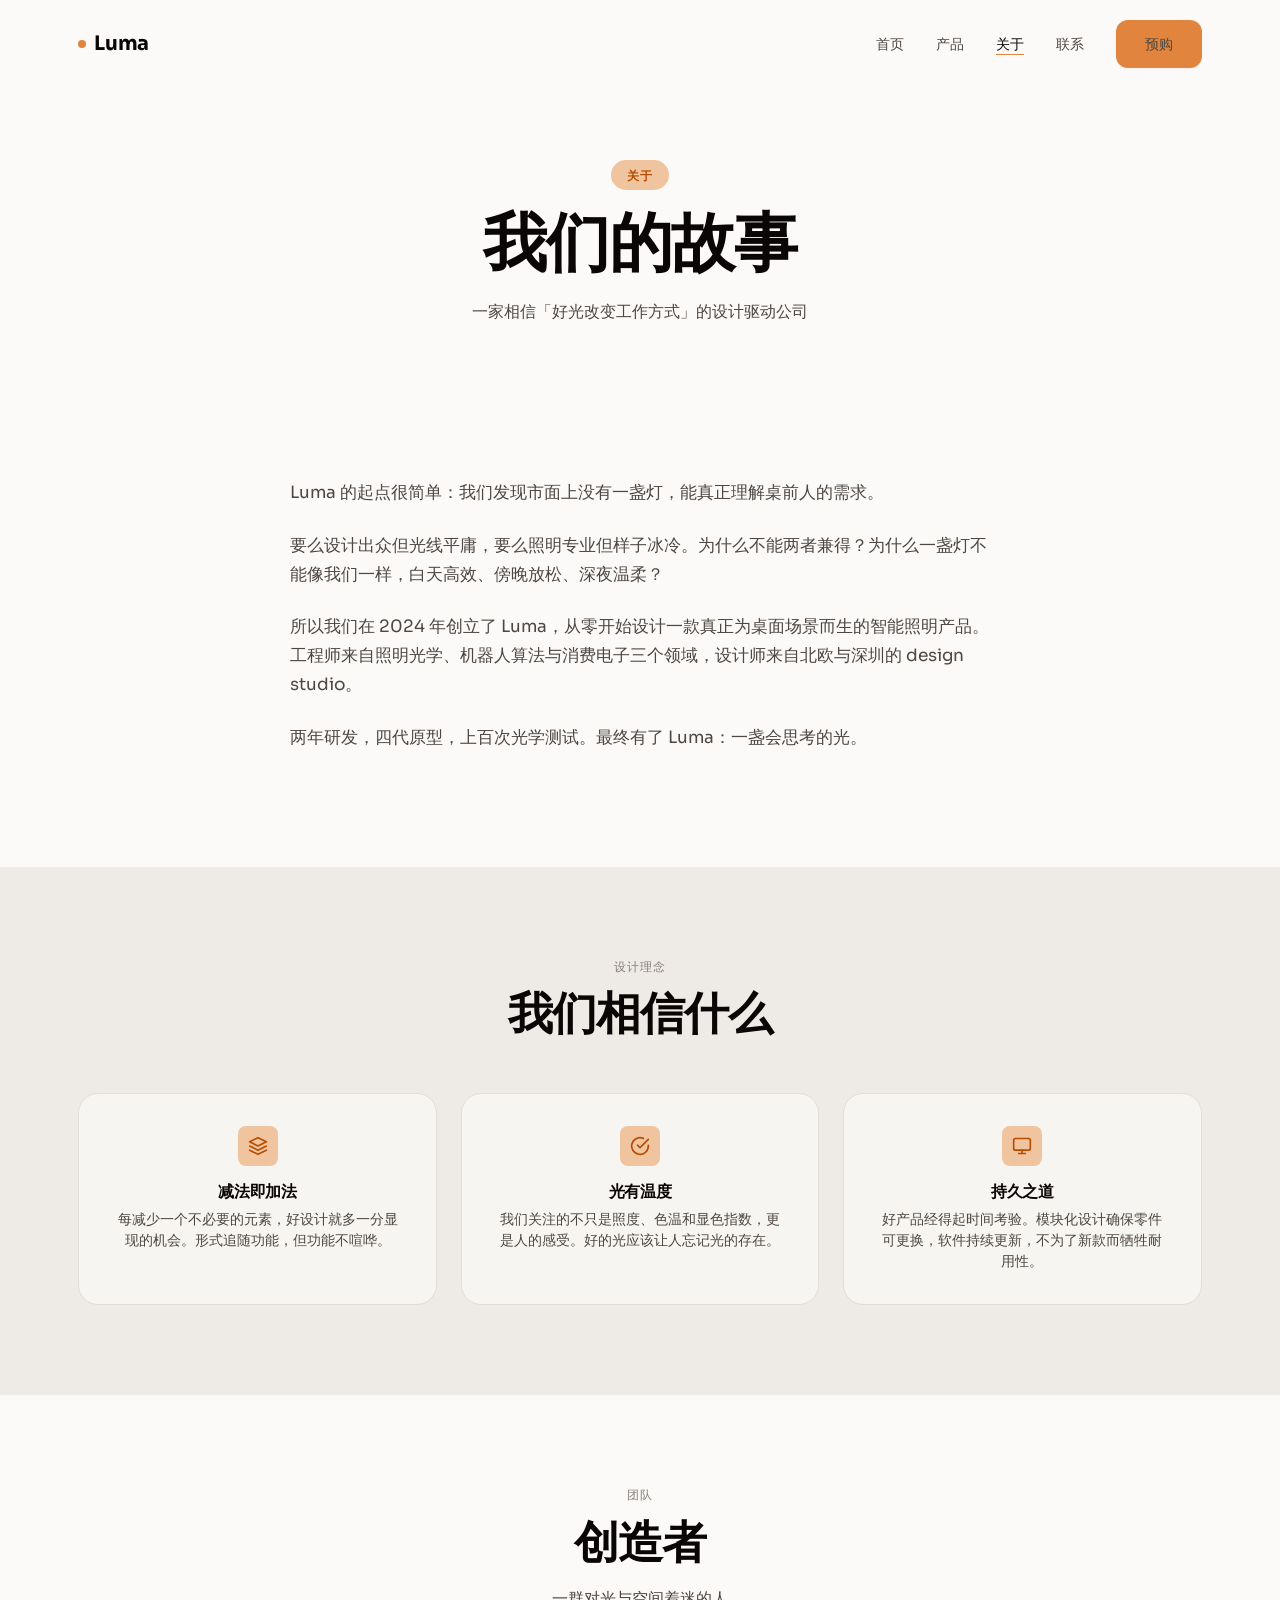
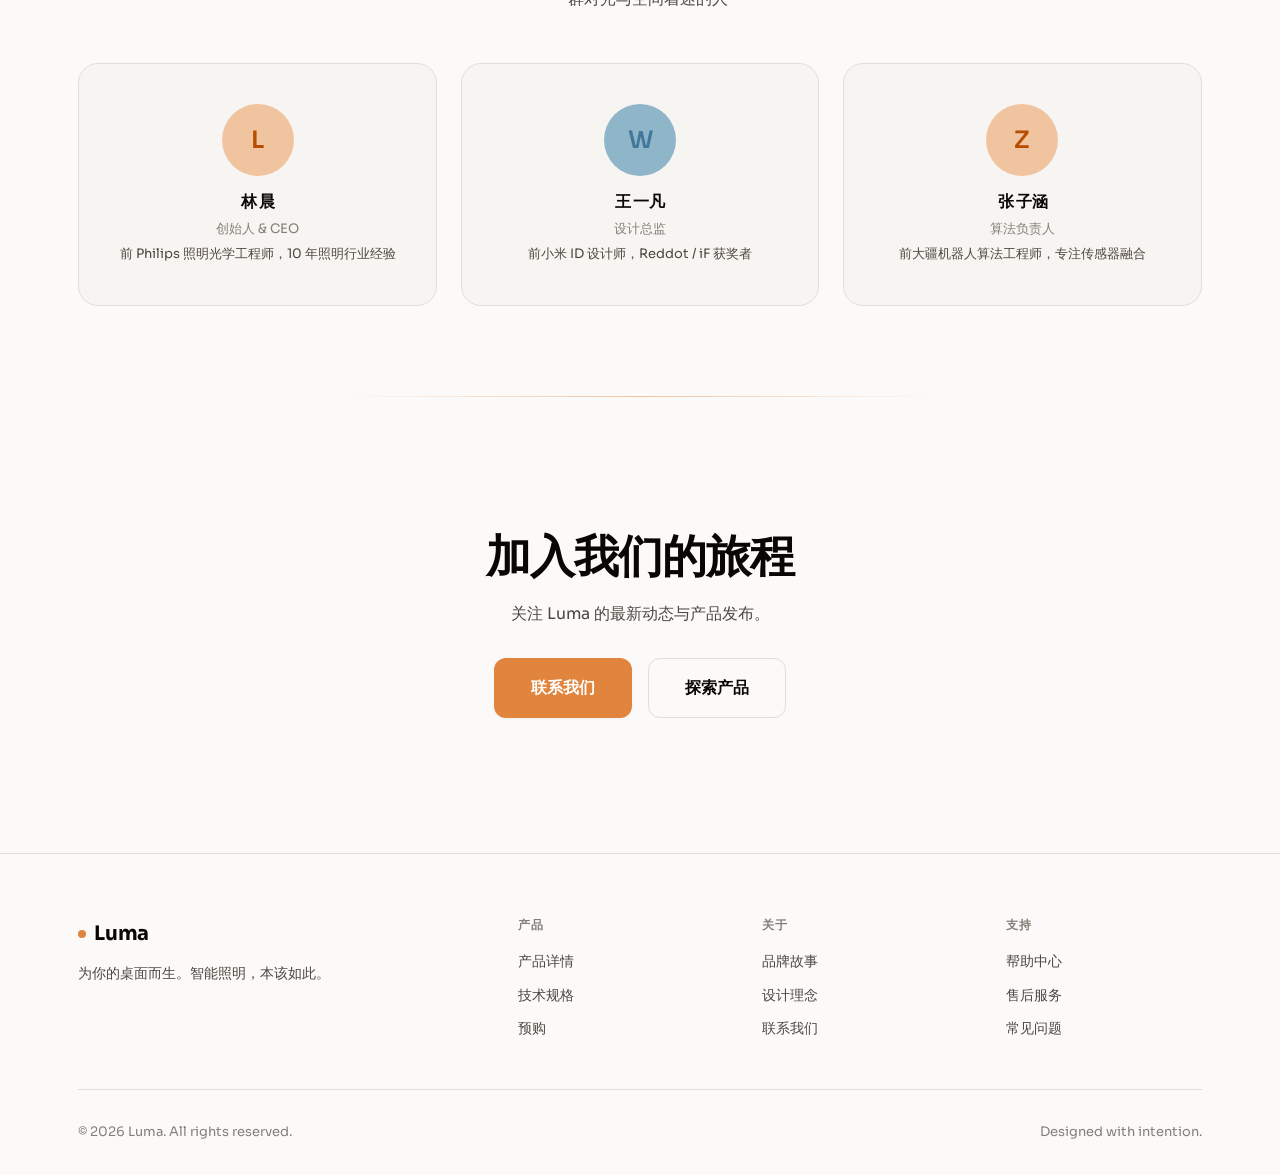
==== about.html @ 0641a7a2 "Initial commit: Luma product website" ====
<!DOCTYPE html>
<html lang="zh-CN">
<head>
  <meta charset="UTF-8">
  <meta name="viewport" content="width=device-width, initial-scale=1.0">
  <meta name="description" content="关于 Luma — 品牌故事、设计理念与核心价值。我们相信好的照明可以改变工作方式。">
  <title>关于 — Luma</title>
  <link rel="stylesheet" href="css/style.css">
  <link rel="icon" type="image/svg+xml" href="data:image/svg+xml,%3Csvg xmlns='http://www.w3.org/2000/svg' viewBox='0 0 32 32'%3E%3Ccircle cx='16' cy='16' r='14' fill='oklch(0.7 0.14 55)'/%3E%3C/svg%3E">
</head>
<body>

<!-- ==================== Navigation ==================== -->
<nav class="nav" role="navigation" aria-label="主导航">
  <div class="container">
    <a href="index.html" class="nav-logo">
      <span class="nav-logo-dot"></span>
      Luma
    </a>
    <button class="nav-toggle" aria-label="打开菜单" aria-expanded="false">
      <svg viewBox="0 0 24 24" fill="none" stroke="currentColor" stroke-width="2">
        <path d="M3 6h18M3 12h18M3 18h18"/>
      </svg>
    </button>
    <ul class="nav-links">
      <li><a href="index.html">首页</a></li>
      <li><a href="product.html">产品</a></li>
      <li><a href="about.html">关于</a></li>
      <li><a href="contact.html">联系</a></li>
      <li><a href="contact.html" class="btn btn-primary">预购</a></li>
    </ul>
  </div>
</nav>

<!-- ==================== Page Hero ==================== -->
<section class="page-hero">
  <div class="container">
    <span class="label reveal">关于</span>
    <h1 class="reveal reveal-delay-1">我们的故事</h1>
    <p class="reveal reveal-delay-2">一家相信「好光改变工作方式」的设计驱动公司</p>
  </div>
</section>

<!-- ==================== Story ==================== -->
<section class="section">
  <div class="container">
    <div class="about-content reveal">
      <p>
        Luma 的起点很简单：我们发现市面上没有一盏灯，能真正理解桌前人的需求。
      </p>
      <p>
        要么设计出众但光线平庸，要么照明专业但样子冰冷。为什么不能两者兼得？为什么一盏灯不能像我们一样，白天高效、傍晚放松、深夜温柔？
      </p>
      <p>
        所以我们在 2024 年创立了 Luma，从零开始设计一款真正为桌面场景而生的智能照明产品。工程师来自照明光学、机器人算法与消费电子三个领域，设计师来自北欧与深圳的 design studio。
      </p>
      <p>
        两年研发，四代原型，上百次光学测试。最终有了 Luma：一盏会思考的光。
      </p>
    </div>
  </div>
</section>

<!-- ==================== Values ==================== -->
<section class="section section-alt" id="values">
  <div class="container">
    <div class="section-title reveal">
      <span class="label">设计理念</span>
      <h2>我们相信什么</h2>
    </div>
    <div class="values-grid reveal">
      <div class="value-item">
        <div class="feature-card-icon" style="margin: 0 auto 1rem;">
          <svg viewBox="0 0 24 24" fill="none" stroke="currentColor" stroke-width="2" stroke-linecap="round" stroke-linejoin="round">
            <path d="M12 2L2 7l10 5 10-5-10-5z"/>
            <path d="M2 17l10 5 10-5"/>
            <path d="M2 12l10 5 10-5"/>
          </svg>
        </div>
        <h4>减法即加法</h4>
        <p>每减少一个不必要的元素，好设计就多一分显现的机会。形式追随功能，但功能不喧哗。</p>
      </div>
      <div class="value-item">
        <div class="feature-card-icon" style="margin: 0 auto 1rem;">
          <svg viewBox="0 0 24 24" fill="none" stroke="currentColor" stroke-width="2" stroke-linecap="round" stroke-linejoin="round">
            <path d="M22 11.08V12a10 10 0 11-5.93-9.14"/>
            <polyline points="22 4 12 14.01 9 11.01"/>
          </svg>
        </div>
        <h4>光有温度</h4>
        <p>我们关注的不只是照度、色温和显色指数，更是人的感受。好的光应该让人忘记光的存在。</p>
      </div>
      <div class="value-item">
        <div class="feature-card-icon" style="margin: 0 auto 1rem;">
          <svg viewBox="0 0 24 24" fill="none" stroke="currentColor" stroke-width="2" stroke-linecap="round" stroke-linejoin="round">
            <rect x="2" y="3" width="20" height="14" rx="2" ry="2"/>
            <line x1="8" y1="21" x2="16" y2="21"/>
            <line x1="12" y1="17" x2="12" y2="21"/>
          </svg>
        </div>
        <h4>持久之道</h4>
        <p>好产品经得起时间考验。模块化设计确保零件可更换，软件持续更新，不为了新款而牺牲耐用性。</p>
      </div>
    </div>
  </div>
</section>

<!-- ==================== Team ==================== -->
<section class="section">
  <div class="container">
    <div class="section-title reveal">
      <span class="label">团队</span>
      <h2>创造者</h2>
      <p>一群对光与空间着迷的人</p>
    </div>
    <div class="feature-grid reveal">
      <div class="feature-card" style="text-align:center;">
        <div style="width:72px;height:72px;border-radius:50%;background:var(--accent-soft);margin:0 auto 1rem;display:flex;align-items:center;justify-content:center;font-size:1.5rem;font-weight:600;color:var(--accent-deep);">L</div>
        <h3 style="font-size:1rem;">林 晨</h3>
        <p style="font-size:0.8125rem;color:var(--text-tertiary);margin-bottom:0.25rem;">创始人 & CEO</p>
        <p style="font-size:0.8125rem;color:var(--text-secondary);">前 Philips 照明光学工程师，10 年照明行业经验</p>
      </div>
      <div class="feature-card" style="text-align:center;">
        <div style="width:72px;height:72px;border-radius:50%;background:var(--cool-soft);margin:0 auto 1rem;display:flex;align-items:center;justify-content:center;font-size:1.5rem;font-weight:600;color:var(--cool);">W</div>
        <h3 style="font-size:1rem;">王 一凡</h3>
        <p style="font-size:0.8125rem;color:var(--text-tertiary);margin-bottom:0.25rem;">设计总监</p>
        <p style="font-size:0.8125rem;color:var(--text-secondary);">前小米 ID 设计师，Reddot / iF 获奖者</p>
      </div>
      <div class="feature-card" style="text-align:center;">
        <div style="width:72px;height:72px;border-radius:50%;background:var(--accent-soft);margin:0 auto 1rem;display:flex;align-items:center;justify-content:center;font-size:1.5rem;font-weight:600;color:var(--accent-deep);">Z</div>
        <h3 style="font-size:1rem;">张 子涵</h3>
        <p style="font-size:0.8125rem;color:var(--text-tertiary);margin-bottom:0.25rem;">算法负责人</p>
        <p style="font-size:0.8125rem;color:var(--text-secondary);">前大疆机器人算法工程师，专注传感器融合</p>
      </div>
    </div>
  </div>
</section>

<!-- ==================== CTA ==================== -->
<section class="cta-section reveal">
  <div class="container">
    <h2>加入我们的旅程</h2>
    <p>关注 Luma 的最新动态与产品发布。</p>
    <div class="cta-actions">
      <a href="contact.html" class="btn btn-primary btn-lg">联系我们</a>
      <a href="product.html" class="btn btn-secondary btn-lg">探索产品</a>
    </div>
  </div>
</section>

<!-- ==================== Footer ==================== -->
<footer class="footer">
  <div class="container">
    <div class="footer-grid">
      <div class="footer-brand">
        <a href="index.html" class="nav-logo">
          <span class="nav-logo-dot"></span>
          Luma
        </a>
        <p>为你的桌面而生。智能照明，本该如此。</p>
      </div>
      <div class="footer-col">
        <h4>产品</h4>
        <ul>
          <li><a href="product.html">产品详情</a></li>
          <li><a href="product.html#specs">技术规格</a></li>
          <li><a href="contact.html">预购</a></li>
        </ul>
      </div>
      <div class="footer-col">
        <h4>关于</h4>
        <ul>
          <li><a href="about.html">品牌故事</a></li>
          <li><a href="about.html#values">设计理念</a></li>
          <li><a href="contact.html">联系我们</a></li>
        </ul>
      </div>
      <div class="footer-col">
        <h4>支持</h4>
        <ul>
          <li><a href="contact.html">帮助中心</a></li>
          <li><a href="contact.html">售后服务</a></li>
          <li><a href="contact.html">常见问题</a></li>
        </ul>
      </div>
    </div>
    <div class="footer-bottom">
      <span>&copy; 2026 Luma. All rights reserved.</span>
      <span>Designed with intention.</span>
    </div>
  </div>
</footer>

<script src="js/main.js"></script>
</body>
</html>
---- css/style.css ----
/* ============================================
   Luma Design System — CSS
   Geometric sans-serif, warm light theme
   ============================================ */

/* --- Fonts --- */
@import url('https://fonts.googleapis.com/css2?family=Sora:wght@300;400;500;600;700;800&display=swap');

/* --- Reset --- */
*, *::before, *::after {
  margin: 0;
  padding: 0;
  box-sizing: border-box;
}

/* --- Custom Properties --- */
:root {
  /* Colors (OKLCH) */
  --bg:          oklch(0.985 0.003 75);
  --surface:     oklch(0.97 0.006 78);
  --surface-alt: oklch(0.94 0.008 75);
  --text-primary:   oklch(0.13 0.01 50);
  --text-secondary: oklch(0.4 0.015 55);
  --text-tertiary:  oklch(0.6 0.01 60);
  --accent:       oklch(0.7 0.14 55);
  --accent-soft:  oklch(0.85 0.07 60);
  --accent-deep:  oklch(0.55 0.16 50);
  --cool:        oklch(0.55 0.08 240);
  --cool-soft:   oklch(0.75 0.05 230);
  --border: oklch(0.9 0.005 75);
  --glow:   oklch(0.85 0.12 55 / 0.15);

  /* Shadows */
  --shadow-sm: 0 1px 3px oklch(0 0 0 / 0.04);
  --shadow-md: 0 4px 12px oklch(0 0 0 / 0.06);
  --shadow-lg: 0 8px 30px oklch(0 0 0 / 0.08);
  --shadow-glow: 0 0 40px var(--glow);

  /* Typography */
  --font-primary: 'Sora', system-ui, -apple-system, sans-serif;
  --scale: 1.25;

  /* Spacing */
  --max-width: 1200px;
  --section-py: clamp(4rem, 10vh, 8rem);

  /* Radius */
  --radius-sm: 8px;
  --radius-md: 12px;
  --radius-lg: 20px;
  --radius-full: 999px;

  /* Transitions */
  --ease-out: cubic-bezier(0.16, 1, 0.3, 1);
  --ease-out-quint: cubic-bezier(0.22, 1, 0.36, 1);
  --duration-fast: 0.2s;
  --duration-normal: 0.4s;
  --duration-slow: 0.6s;
}

/* --- Base --- */
html {
  scroll-behavior: smooth;
  -webkit-font-smoothing: antialiased;
  -moz-osx-font-smoothing: grayscale;
}

body {
  font-family: var(--font-primary);
  font-size: clamp(1rem, 1.2vw, 1.125rem);
  line-height: 1.6;
  color: var(--text-primary);
  background: var(--bg);
  overflow-x: hidden;
}

img {
  max-width: 100%;
  height: auto;
  display: block;
}

a {
  color: inherit;
  text-decoration: none;
}

/* --- Container --- */
.container {
  width: 100%;
  max-width: var(--max-width);
  margin: 0 auto;
  padding: 0 clamp(1.25rem, 3vw, 2.5rem);
}

/* --- Typography --- */
h1, h2, h3, h4 {
  font-weight: 600;
  line-height: 1.2;
  letter-spacing: -0.02em;
}

h1 {
  font-size: clamp(2.5rem, 5vw, 4.5rem);
  font-weight: 700;
}

h2 {
  font-size: clamp(1.8rem, 3.5vw, 3rem);
  font-weight: 600;
}

h3 {
  font-size: clamp(1.3rem, 2.5vw, 1.8rem);
  font-weight: 600;
}

.display-text {
  font-size: clamp(3rem, 7vw, 6rem);
  font-weight: 700;
  letter-spacing: -0.03em;
  line-height: 1.05;
}

.label {
  font-size: 0.75rem;
  font-weight: 500;
  text-transform: uppercase;
  letter-spacing: 0.08em;
  color: var(--text-tertiary);
}

.section-title {
  text-align: center;
  margin-bottom: clamp(2rem, 4vw, 4rem);
}

.section-title .label {
  display: block;
  margin-bottom: 0.75rem;
}

.section-title h2 {
  max-width: 700px;
  margin: 0 auto;
}

.section-title p {
  color: var(--text-secondary);
  margin-top: 1rem;
  max-width: 500px;
  margin-left: auto;
  margin-right: auto;
}

/* --- Buttons --- */
.btn {
  display: inline-flex;
  align-items: center;
  gap: 0.5rem;
  padding: 0.75rem 1.75rem;
  border-radius: var(--radius-md);
  font-family: var(--font-primary);
  font-size: 0.875rem;
  font-weight: 600;
  border: 1.5px solid transparent;
  cursor: pointer;
  transition: all var(--duration-normal) var(--ease-out);
  text-decoration: none;
}

.btn-primary {
  background: var(--accent);
  color: white;
  box-shadow: var(--shadow-sm);
}

.btn-primary:hover {
  background: var(--accent-deep);
  box-shadow: var(--shadow-glow);
  transform: translateY(-1px);
}

.btn-secondary {
  background: transparent;
  border-color: var(--border);
  color: var(--text-primary);
}

.btn-secondary:hover {
  border-color: var(--accent);
  color: var(--accent);
  background: var(--accent-soft);
}

.btn-ghost {
  background: transparent;
  color: var(--text-secondary);
  padding: 0.75rem 1rem;
}

.btn-ghost:hover {
  color: var(--text-primary);
}

.btn-lg {
  padding: 1rem 2.25rem;
  font-size: 1rem;
}

/* --- Navigation --- */
.nav {
  position: fixed;
  top: 0;
  left: 0;
  right: 0;
  z-index: 100;
  padding: 1.25rem 0;
  transition: all var(--duration-normal) var(--ease-out);
}

.nav.scrolled {
  background: oklch(0.985 0.003 75 / 0.85);
  backdrop-filter: blur(12px);
  -webkit-backdrop-filter: blur(12px);
  padding: 0.75rem 0;
  box-shadow: 0 1px 0 var(--border);
}

.nav .container {
  display: flex;
  align-items: center;
  justify-content: space-between;
}

.nav-logo {
  font-size: 1.25rem;
  font-weight: 700;
  letter-spacing: -0.02em;
  display: flex;
  align-items: center;
  gap: 0.5rem;
}

.nav-logo-dot {
  width: 8px;
  height: 8px;
  border-radius: 50%;
  background: var(--accent);
  display: inline-block;
  animation: pulse-glow 3s ease-in-out infinite;
}

@keyframes pulse-glow {
  0%, 100% { box-shadow: 0 0 6px var(--accent-soft); }
  50% { box-shadow: 0 0 16px var(--accent); }
}

.nav-links {
  display: flex;
  align-items: center;
  gap: 2rem;
  list-style: none;
}

.nav-links a {
  font-size: 0.875rem;
  font-weight: 500;
  color: var(--text-secondary);
  transition: color var(--duration-fast) ease;
  position: relative;
}

.nav-links a::after {
  content: '';
  position: absolute;
  bottom: -2px;
  left: 0;
  width: 0;
  height: 1.5px;
  background: var(--accent);
  transition: width var(--duration-normal) var(--ease-out);
}

.nav-links a:hover {
  color: var(--text-primary);
}

.nav-links a:hover::after {
  width: 100%;
}

.nav-links a.active {
  color: var(--text-primary);
}

.nav-links a.active::after {
  width: 100%;
}

.nav-toggle {
  display: none;
  background: none;
  border: none;
  cursor: pointer;
  padding: 0.5rem;
  color: var(--text-primary);
}

.nav-toggle svg {
  width: 24px;
  height: 24px;
}

/* --- Sections --- */
.section {
  padding: var(--section-py) 0;
}

.section-dark {
  background: var(--surface);
}

.section-alt {
  background: var(--surface-alt);
}

/* --- Hero --- */
.hero {
  min-height: 100vh;
  display: flex;
  align-items: center;
  padding-top: 5rem;
  position: relative;
  overflow: hidden;
}

.hero .container {
  display: grid;
  grid-template-columns: 1fr 1fr;
  gap: 4rem;
  align-items: center;
  min-height: calc(100vh - 5rem);
}

.hero-content {
  max-width: 540px;
}

.hero-content .label {
  display: inline-block;
  margin-bottom: 1.25rem;
  padding: 0.35rem 1rem;
  border-radius: var(--radius-full);
  background: var(--accent-soft);
  color: var(--accent-deep);
  font-weight: 600;
}

.hero-content h1 {
  margin-bottom: 1.5rem;
}

.hero-content p {
  font-size: 1.125rem;
  color: var(--text-secondary);
  margin-bottom: 2.5rem;
  max-width: 440px;
}

.hero-actions {
  display: flex;
  gap: 1rem;
  flex-wrap: wrap;
}

/* --- Hero Product Visual --- */
.hero-visual {
  display: flex;
  align-items: center;
  justify-content: center;
  position: relative;
}

.lamp-container {
  position: relative;
  width: 100%;
  max-width: 480px;
  aspect-ratio: 3/4;
  display: flex;
  align-items: center;
  justify-content: center;
}

/* SVG Lamp styles handled in inline SVG */

/* --- Light Beam Animation --- */
@keyframes light-wave {
  0%, 100% { opacity: 0.6; }
  50% { opacity: 1; }
}

/* --- Feature Strip --- */
.feature-strip {
  display: grid;
  grid-template-columns: repeat(3, 1fr);
  gap: 0;
  border: 1px solid var(--border);
  border-radius: var(--radius-lg);
  overflow: hidden;
  background: var(--surface);
}

.feature-strip-item {
  padding: 2.5rem 2rem;
  text-align: center;
  position: relative;
}

.feature-strip-item + .feature-strip-item {
  border-left: 1px solid var(--border);
}

.feature-strip-icon {
  width: 48px;
  height: 48px;
  margin: 0 auto 1rem;
  border-radius: var(--radius-md);
  background: var(--accent-soft);
  display: flex;
  align-items: center;
  justify-content: center;
}

.feature-strip-icon svg {
  width: 24px;
  height: 24px;
  color: var(--accent-deep);
}

.feature-strip-item h3 {
  font-size: 1.125rem;
  font-weight: 600;
  margin-bottom: 0.5rem;
}

.feature-strip-item p {
  font-size: 0.875rem;
  color: var(--text-secondary);
  line-height: 1.5;
}

/* --- Feature Grid --- */
.feature-grid {
  display: grid;
  grid-template-columns: repeat(auto-fit, minmax(300px, 1fr));
  gap: 1.5rem;
}

.feature-card {
  padding: 2.5rem 2rem;
  background: var(--surface);
  border: 1px solid var(--border);
  border-radius: var(--radius-lg);
  transition: all var(--duration-normal) var(--ease-out);
}

.feature-card:hover {
  border-color: var(--accent-soft);
  box-shadow: var(--shadow-md);
  transform: translateY(-2px);
}

.feature-card-icon {
  width: 40px;
  height: 40px;
  border-radius: var(--radius-sm);
  background: var(--accent-soft);
  display: flex;
  align-items: center;
  justify-content: center;
  margin-bottom: 1.25rem;
}

.feature-card-icon svg {
  width: 20px;
  height: 20px;
  color: var(--accent-deep);
}

.feature-card h3 {
  font-size: 1.125rem;
  margin-bottom: 0.5rem;
}

.feature-card p {
  font-size: 0.875rem;
  color: var(--text-secondary);
  line-height: 1.6;
}

.feature-card .card-link {
  display: inline-flex;
  align-items: center;
  gap: 0.25rem;
  margin-top: 1rem;
  font-size: 0.875rem;
  font-weight: 600;
  color: var(--accent);
  transition: gap var(--duration-fast) ease;
}

.feature-card:hover .card-link {
  gap: 0.5rem;
}

/* --- Showcase Layout (Alternating) --- */
.showcase-grid {
  display: grid;
  grid-template-columns: 1fr 1fr;
  gap: 4rem;
  align-items: center;
}

.showcase-grid.reverse {
  direction: rtl;
}

.showcase-grid.reverse > * {
  direction: ltr;
}

.showcase-visual {
  border-radius: var(--radius-lg);
  overflow: hidden;
  background: var(--surface-alt);
  aspect-ratio: 4/3;
  display: flex;
  align-items: center;
  justify-content: center;
  position: relative;
  border: 1px solid var(--border);
}

.showcase-visual svg {
  width: 80%;
  height: 80%;
}

.showcase-text .label {
  display: inline-block;
  margin-bottom: 0.75rem;
}

.showcase-text h2 {
  margin-bottom: 1rem;
}

.showcase-text p {
  color: var(--text-secondary);
  margin-bottom: 1.5rem;
}

.showcase-list {
  list-style: none;
  display: flex;
  flex-direction: column;
  gap: 0.75rem;
}

.showcase-list li {
  display: flex;
  align-items: flex-start;
  gap: 0.75rem;
  font-size: 0.9375rem;
  color: var(--text-secondary);
}

.showcase-list li svg {
  width: 18px;
  height: 18px;
  flex-shrink: 0;
  color: var(--accent);
  margin-top: 2px;
}

/* --- Tech / Specs Section --- */
.specs-grid {
  display: grid;
  grid-template-columns: repeat(auto-fit, minmax(200px, 1fr));
  gap: 1px;
  background: var(--border);
  border: 1px solid var(--border);
  border-radius: var(--radius-lg);
  overflow: hidden;
}

.spec-item {
  background: var(--surface);
  padding: 1.5rem;
}

.spec-item-label {
  font-size: 0.75rem;
  font-weight: 500;
  text-transform: uppercase;
  letter-spacing: 0.06em;
  color: var(--text-tertiary);
  margin-bottom: 0.25rem;
}

.spec-item-value {
  font-size: 1.125rem;
  font-weight: 600;
}

/* --- CTA Section --- */
.cta-section {
  text-align: center;
  padding: clamp(5rem, 15vh, 10rem) 0;
  position: relative;
}

.cta-section::before {
  content: '';
  position: absolute;
  top: 0;
  left: 50%;
  transform: translateX(-50%);
  width: 60%;
  max-width: 600px;
  height: 1px;
  background: linear-gradient(90deg, transparent, var(--accent-soft), transparent);
}

.cta-section h2 {
  max-width: 600px;
  margin: 0 auto 1rem;
}

.cta-section p {
  color: var(--text-secondary);
  max-width: 480px;
  margin: 0 auto 2rem;
}

.cta-actions {
  display: flex;
  justify-content: center;
  gap: 1rem;
  flex-wrap: wrap;
}

/* --- Footer --- */
.footer {
  border-top: 1px solid var(--border);
  padding: 4rem 0 2rem;
}

.footer-grid {
  display: grid;
  grid-template-columns: 2fr 1fr 1fr 1fr;
  gap: 3rem;
  margin-bottom: 3rem;
}

.footer-brand .nav-logo {
  margin-bottom: 0.75rem;
}

.footer-brand p {
  font-size: 0.875rem;
  color: var(--text-secondary);
  max-width: 300px;
  line-height: 1.6;
}

.footer-col h4 {
  font-size: 0.75rem;
  font-weight: 600;
  text-transform: uppercase;
  letter-spacing: 0.08em;
  color: var(--text-tertiary);
  margin-bottom: 1rem;
}

.footer-col ul {
  list-style: none;
  display: flex;
  flex-direction: column;
  gap: 0.5rem;
}

.footer-col a {
  font-size: 0.875rem;
  color: var(--text-secondary);
  transition: color var(--duration-fast) ease;
}

.footer-col a:hover {
  color: var(--accent);
}

.footer-bottom {
  padding-top: 2rem;
  display: flex;
  justify-content: space-between;
  align-items: center;
  font-size: 0.8125rem;
  color: var(--text-tertiary);
  border-top: 1px solid var(--border);
}

/* --- Page Hero (inner pages) --- */
.page-hero {
  padding: 10rem 0 4rem;
  text-align: center;
  position: relative;
}

.page-hero .label {
  display: inline-block;
  margin-bottom: 1rem;
  padding: 0.35rem 1rem;
  border-radius: var(--radius-full);
  background: var(--accent-soft);
  color: var(--accent-deep);
  font-weight: 600;
}

.page-hero h1 {
  margin-bottom: 1rem;
}

.page-hero p {
  color: var(--text-secondary);
  max-width: 500px;
  margin: 0 auto;
}

/* --- Product Specs Table --- */
.spec-detail-grid {
  display: grid;
  grid-template-columns: repeat(2, 1fr);
  gap: 2rem;
}

.spec-detail-group {
  background: var(--surface);
  border: 1px solid var(--border);
  border-radius: var(--radius-lg);
  padding: 2rem;
}

.spec-detail-group h3 {
  font-size: 1rem;
  margin-bottom: 1.25rem;
  padding-bottom: 0.75rem;
  border-bottom: 1px solid var(--border);
}

.spec-detail-row {
  display: flex;
  justify-content: space-between;
  padding: 0.5rem 0;
  font-size: 0.875rem;
}

.spec-detail-row + .spec-detail-row {
  border-top: 1px solid var(--border);
}

.spec-detail-row .spec-label {
  color: var(--text-tertiary);
}

.spec-detail-row .spec-value {
  font-weight: 500;
}

/* --- Gallery --- */
.gallery-grid {
  display: grid;
  grid-template-columns: repeat(2, 1fr);
  gap: 1.5rem;
}

.gallery-item {
  border-radius: var(--radius-lg);
  overflow: hidden;
  background: var(--surface-alt);
  aspect-ratio: 4/3;
  border: 1px solid var(--border);
  display: flex;
  align-items: center;
  justify-content: center;
}

.gallery-item:first-child {
  grid-column: 1 / -1;
  aspect-ratio: 2/1;
}

/* --- About Page --- */
.about-content {
  max-width: 700px;
  margin: 0 auto;
}

.about-content p {
  color: var(--text-secondary);
  margin-bottom: 1.5rem;
  font-size: 1.0625rem;
  line-height: 1.7;
}

.values-grid {
  display: grid;
  grid-template-columns: repeat(3, 1fr);
  gap: 1.5rem;
  margin-top: 3rem;
}

.value-item {
  text-align: center;
  padding: 2rem;
  background: var(--surface);
  border: 1px solid var(--border);
  border-radius: var(--radius-lg);
}

.value-item h4 {
  margin-bottom: 0.5rem;
  font-size: 1rem;
}

.value-item p {
  font-size: 0.875rem;
  color: var(--text-secondary);
  line-height: 1.5;
}

/* --- Contact Page --- */
.contact-grid {
  display: grid;
  grid-template-columns: 1fr 1fr;
  gap: 4rem;
  align-items: start;
}

.contact-form {
  display: flex;
  flex-direction: column;
  gap: 1.25rem;
}

.form-group {
  display: flex;
  flex-direction: column;
  gap: 0.375rem;
}

.form-group label {
  font-size: 0.8125rem;
  font-weight: 600;
  color: var(--text-secondary);
}

.form-group input,
.form-group textarea,
.form-group select {
  padding: 0.75rem 1rem;
  border: 1.5px solid var(--border);
  border-radius: var(--radius-sm);
  font-family: var(--font-primary);
  font-size: 0.9375rem;
  background: var(--surface);
  color: var(--text-primary);
  transition: border-color var(--duration-fast) ease;
  outline: none;
}

.form-group input:focus,
.form-group textarea:focus,
.form-group select:focus {
  border-color: var(--accent);
  box-shadow: 0 0 0 3px var(--accent-soft);
}

.form-group textarea {
  min-height: 140px;
  resize: vertical;
}

.contact-info {
  display: flex;
  flex-direction: column;
  gap: 2rem;
}

.contact-info-item {
  display: flex;
  gap: 1rem;
  align-items: flex-start;
}

.contact-info-icon {
  width: 40px;
  height: 40px;
  border-radius: var(--radius-sm);
  background: var(--accent-soft);
  display: flex;
  align-items: center;
  justify-content: center;
  flex-shrink: 0;
}

.contact-info-icon svg {
  width: 20px;
  height: 20px;
  color: var(--accent-deep);
}

.contact-info-item h4 {
  font-size: 0.9375rem;
  margin-bottom: 0.25rem;
}

.contact-info-item p {
  font-size: 0.875rem;
  color: var(--text-secondary);
}

/* --- Scroll Reveal --- */
.reveal {
  opacity: 0;
  transform: translateY(30px);
  transition: opacity var(--duration-slow) var(--ease-out-quint),
              transform var(--duration-slow) var(--ease-out-quint);
}

.reveal.visible {
  opacity: 1;
  transform: translateY(0);
}

.reveal-delay-1 { transition-delay: 0.1s; }
.reveal-delay-2 { transition-delay: 0.2s; }
.reveal-delay-3 { transition-delay: 0.3s; }

/* --- Responsive --- */
@media (max-width: 968px) {
  .hero .container {
    grid-template-columns: 1fr;
    gap: 2rem;
    text-align: center;
  }

  .hero-content {
    max-width: 100%;
  }

  .hero-content p {
    margin-left: auto;
    margin-right: auto;
  }

  .hero-actions {
    justify-content: center;
  }

  .hero-visual {
    order: -1;
  }

  .lamp-container {
    max-width: 300px;
  }

  .showcase-grid,
  .showcase-grid.reverse {
    grid-template-columns: 1fr;
    gap: 2rem;
    direction: ltr;
  }

  .contact-grid {
    grid-template-columns: 1fr;
    gap: 3rem;
  }

  .footer-grid {
    grid-template-columns: 1fr 1fr;
    gap: 2rem;
  }

  .footer-grid > :first-child {
    grid-column: 1 / -1;
  }

  .values-grid {
    grid-template-columns: 1fr;
  }

  .spec-detail-grid {
    grid-template-columns: 1fr;
  }

  .gallery-grid {
    grid-template-columns: 1fr;
  }

  .gallery-item:first-child {
    grid-column: 1;
    aspect-ratio: 4/3;
  }
}

@media (max-width: 640px) {
  .nav-links {
    display: none;
    position: absolute;
    top: 100%;
    left: 0;
    right: 0;
    background: var(--bg);
    flex-direction: column;
    padding: 1.5rem;
    gap: 1.25rem;
    border-bottom: 1px solid var(--border);
    box-shadow: var(--shadow-lg);
  }

  .nav-links.open {
    display: flex;
  }

  .nav-toggle {
    display: block;
  }

  .feature-strip {
    grid-template-columns: 1fr;
  }

  .feature-strip-item + .feature-strip-item {
    border-left: none;
    border-top: 1px solid var(--border);
  }

  .footer-bottom {
    flex-direction: column;
    gap: 0.5rem;
    text-align: center;
  }
}

/* --- Reduced Motion --- */
@media (prefers-reduced-motion: reduce) {
  *, *::before, *::after {
    animation-duration: 0.01ms !important;
    animation-iteration-count: 1 !important;
    transition-duration: 0.01ms !important;
  }

  .reveal {
    opacity: 1;
    transform: none;
  }

  html {
    scroll-behavior: auto;
  }
}
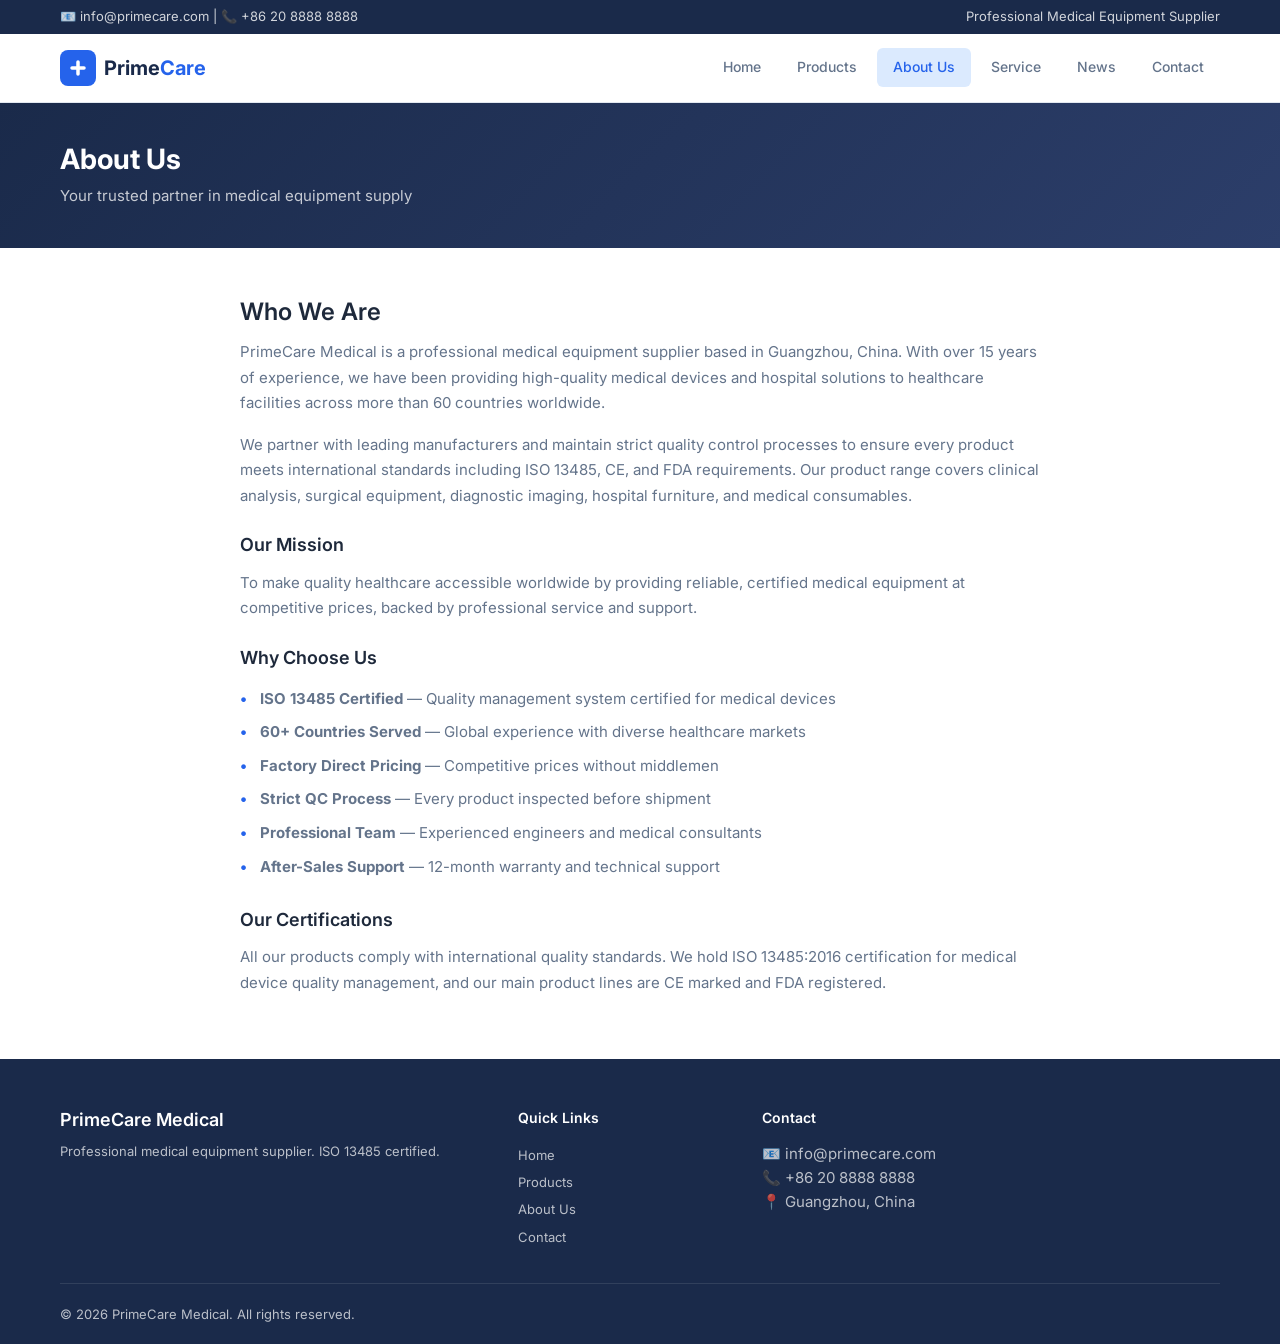
==== commit 353b40a5: "PrimeCare Medical website - medical equipment supplier" ====
--- a/about.html
+++ b/about.html
@@ -1,192 +1,102 @@
 <!DOCTYPE html>
-<html lang="zh-CN">
+<html lang="en">
 <head>
   <meta charset="UTF-8">
   <meta name="viewport" content="width=device-width, initial-scale=1.0">
-  <meta name="description" content="关于 Luma — 品牌故事、设计理念与核心价值。我们相信好的照明可以改变工作方式。">
-  <title>关于 — Luma</title>
+  <meta name="description" content="About PrimeCare Medical — Professional medical equipment supplier with 15+ years of experience serving 60+ countries.">
+  <title>About Us — PrimeCare Medical</title>
   <link rel="stylesheet" href="css/style.css">
-  <link rel="icon" type="image/svg+xml" href="data:image/svg+xml,%3Csvg xmlns='http://www.w3.org/2000/svg' viewBox='0 0 32 32'%3E%3Ccircle cx='16' cy='16' r='14' fill='oklch(0.7 0.14 55)'/%3E%3C/svg%3E">
+  <link rel="icon" href="data:image/svg+xml,%3Csvg xmlns='http://www.w3.org/2000/svg' viewBox='0 0 32 32'%3E%3Crect width='32' height='32' rx='6' fill='%232563eb'/%3E%3Cpath d='M10 16h12M16 10v12' stroke='white' stroke-width='3'/%3E%3C/svg%3E">
 </head>
 <body>
 
-<!-- ==================== Navigation ==================== -->
-<nav class="nav" role="navigation" aria-label="主导航">
+<div class="topbar">
+  <div class="container">
+    <span>📧 info@primecare.com | 📞 +86 20 8888 8888</span>
+    <span>Professional Medical Equipment Supplier</span>
+  </div>
+</div>
+
+<nav class="nav">
   <div class="container">
     <a href="index.html" class="nav-logo">
-      <span class="nav-logo-dot"></span>
-      Luma
+      <svg width="36" height="36" viewBox="0 0 36 36" fill="none"><rect width="36" height="36" rx="8" fill="#2563eb"/><path d="M12 18h12M18 12v12" stroke="white" stroke-width="3.5" stroke-linecap="round"/></svg>
+      <span class="nav-logo-text">Prime<span>Care</span></span>
     </a>
-    <button class="nav-toggle" aria-label="打开菜单" aria-expanded="false">
-      <svg viewBox="0 0 24 24" fill="none" stroke="currentColor" stroke-width="2">
-        <path d="M3 6h18M3 12h18M3 18h18"/>
-      </svg>
+    <button class="nav-toggle" aria-label="Menu">
+      <svg width="24" height="24" viewBox="0 0 24 24" fill="none" stroke="#1e293b" stroke-width="2"><path d="M3 6h18M3 12h18M3 18h18"/></svg>
     </button>
     <ul class="nav-links">
-      <li><a href="index.html">首页</a></li>
-      <li><a href="product.html">产品</a></li>
-      <li><a href="about.html">关于</a></li>
-      <li><a href="contact.html">联系</a></li>
-      <li><a href="contact.html" class="btn btn-primary">预购</a></li>
+      <li><a href="index.html">Home</a></li>
+      <li><a href="products.html">Products</a></li>
+      <li><a href="about.html">About Us</a></li>
+      <li><a href="service.html">Service</a></li>
+      <li><a href="news.html">News</a></li>
+      <li><a href="contact.html">Contact</a></li>
     </ul>
   </div>
 </nav>
 
-<!-- ==================== Page Hero ==================== -->
-<section class="page-hero">
+<section class="banner">
   <div class="container">
-    <span class="label reveal">关于</span>
-    <h1 class="reveal reveal-delay-1">我们的故事</h1>
-    <p class="reveal reveal-delay-2">一家相信「好光改变工作方式」的设计驱动公司</p>
+    <h1>About Us</h1>
+    <p>Your trusted partner in medical equipment supply</p>
   </div>
 </section>
 
-<!-- ==================== Story ==================== -->
 <section class="section">
   <div class="container">
-    <div class="about-content reveal">
-      <p>
-        Luma 的起点很简单：我们发现市面上没有一盏灯，能真正理解桌前人的需求。
-      </p>
-      <p>
-        要么设计出众但光线平庸，要么照明专业但样子冰冷。为什么不能两者兼得？为什么一盏灯不能像我们一样，白天高效、傍晚放松、深夜温柔？
-      </p>
-      <p>
-        所以我们在 2024 年创立了 Luma，从零开始设计一款真正为桌面场景而生的智能照明产品。工程师来自照明光学、机器人算法与消费电子三个领域，设计师来自北欧与深圳的 design studio。
-      </p>
-      <p>
-        两年研发，四代原型，上百次光学测试。最终有了 Luma：一盏会思考的光。
-      </p>
+    <div class="about-content">
+      <h2 style="margin-bottom:0.75rem;">Who We Are</h2>
+      <p>PrimeCare Medical is a professional medical equipment supplier based in Guangzhou, China. With over 15 years of experience, we have been providing high-quality medical devices and hospital solutions to healthcare facilities across more than 60 countries worldwide.</p>
+      <p>We partner with leading manufacturers and maintain strict quality control processes to ensure every product meets international standards including ISO 13485, CE, and FDA requirements. Our product range covers clinical analysis, surgical equipment, diagnostic imaging, hospital furniture, and medical consumables.</p>
+
+      <h3>Our Mission</h3>
+      <p>To make quality healthcare accessible worldwide by providing reliable, certified medical equipment at competitive prices, backed by professional service and support.</p>
+
+      <h3>Why Choose Us</h3>
+      <ul>
+        <li><strong>ISO 13485 Certified</strong> — Quality management system certified for medical devices</li>
+        <li><strong>60+ Countries Served</strong> — Global experience with diverse healthcare markets</li>
+        <li><strong>Factory Direct Pricing</strong> — Competitive prices without middlemen</li>
+        <li><strong>Strict QC Process</strong> — Every product inspected before shipment</li>
+        <li><strong>Professional Team</strong> — Experienced engineers and medical consultants</li>
+        <li><strong>After-Sales Support</strong> — 12-month warranty and technical support</li>
+      </ul>
+
+      <h3>Our Certifications</h3>
+      <p>All our products comply with international quality standards. We hold ISO 13485:2016 certification for medical device quality management, and our main product lines are CE marked and FDA registered.</p>
     </div>
   </div>
 </section>
 
-<!-- ==================== Values ==================== -->
-<section class="section section-alt" id="values">
-  <div class="container">
-    <div class="section-title reveal">
-      <span class="label">设计理念</span>
-      <h2>我们相信什么</h2>
-    </div>
-    <div class="values-grid reveal">
-      <div class="value-item">
-        <div class="feature-card-icon" style="margin: 0 auto 1rem;">
-          <svg viewBox="0 0 24 24" fill="none" stroke="currentColor" stroke-width="2" stroke-linecap="round" stroke-linejoin="round">
-            <path d="M12 2L2 7l10 5 10-5-10-5z"/>
-            <path d="M2 17l10 5 10-5"/>
-            <path d="M2 12l10 5 10-5"/>
-          </svg>
-        </div>
-        <h4>减法即加法</h4>
-        <p>每减少一个不必要的元素，好设计就多一分显现的机会。形式追随功能，但功能不喧哗。</p>
-      </div>
-      <div class="value-item">
-        <div class="feature-card-icon" style="margin: 0 auto 1rem;">
-          <svg viewBox="0 0 24 24" fill="none" stroke="currentColor" stroke-width="2" stroke-linecap="round" stroke-linejoin="round">
-            <path d="M22 11.08V12a10 10 0 11-5.93-9.14"/>
-            <polyline points="22 4 12 14.01 9 11.01"/>
-          </svg>
-        </div>
-        <h4>光有温度</h4>
-        <p>我们关注的不只是照度、色温和显色指数，更是人的感受。好的光应该让人忘记光的存在。</p>
-      </div>
-      <div class="value-item">
-        <div class="feature-card-icon" style="margin: 0 auto 1rem;">
-          <svg viewBox="0 0 24 24" fill="none" stroke="currentColor" stroke-width="2" stroke-linecap="round" stroke-linejoin="round">
-            <rect x="2" y="3" width="20" height="14" rx="2" ry="2"/>
-            <line x1="8" y1="21" x2="16" y2="21"/>
-            <line x1="12" y1="17" x2="12" y2="21"/>
-          </svg>
-        </div>
-        <h4>持久之道</h4>
-        <p>好产品经得起时间考验。模块化设计确保零件可更换，软件持续更新，不为了新款而牺牲耐用性。</p>
-      </div>
-    </div>
-  </div>
-</section>
-
-<!-- ==================== Team ==================== -->
-<section class="section">
-  <div class="container">
-    <div class="section-title reveal">
-      <span class="label">团队</span>
-      <h2>创造者</h2>
-      <p>一群对光与空间着迷的人</p>
-    </div>
-    <div class="feature-grid reveal">
-      <div class="feature-card" style="text-align:center;">
-        <div style="width:72px;height:72px;border-radius:50%;background:var(--accent-soft);margin:0 auto 1rem;display:flex;align-items:center;justify-content:center;font-size:1.5rem;font-weight:600;color:var(--accent-deep);">L</div>
-        <h3 style="font-size:1rem;">林 晨</h3>
-        <p style="font-size:0.8125rem;color:var(--text-tertiary);margin-bottom:0.25rem;">创始人 & CEO</p>
-        <p style="font-size:0.8125rem;color:var(--text-secondary);">前 Philips 照明光学工程师，10 年照明行业经验</p>
-      </div>
-      <div class="feature-card" style="text-align:center;">
-        <div style="width:72px;height:72px;border-radius:50%;background:var(--cool-soft);margin:0 auto 1rem;display:flex;align-items:center;justify-content:center;font-size:1.5rem;font-weight:600;color:var(--cool);">W</div>
-        <h3 style="font-size:1rem;">王 一凡</h3>
-        <p style="font-size:0.8125rem;color:var(--text-tertiary);margin-bottom:0.25rem;">设计总监</p>
-        <p style="font-size:0.8125rem;color:var(--text-secondary);">前小米 ID 设计师，Reddot / iF 获奖者</p>
-      </div>
-      <div class="feature-card" style="text-align:center;">
-        <div style="width:72px;height:72px;border-radius:50%;background:var(--accent-soft);margin:0 auto 1rem;display:flex;align-items:center;justify-content:center;font-size:1.5rem;font-weight:600;color:var(--accent-deep);">Z</div>
-        <h3 style="font-size:1rem;">张 子涵</h3>
-        <p style="font-size:0.8125rem;color:var(--text-tertiary);margin-bottom:0.25rem;">算法负责人</p>
-        <p style="font-size:0.8125rem;color:var(--text-secondary);">前大疆机器人算法工程师，专注传感器融合</p>
-      </div>
-    </div>
-  </div>
-</section>
-
-<!-- ==================== CTA ==================== -->
-<section class="cta-section reveal">
-  <div class="container">
-    <h2>加入我们的旅程</h2>
-    <p>关注 Luma 的最新动态与产品发布。</p>
-    <div class="cta-actions">
-      <a href="contact.html" class="btn btn-primary btn-lg">联系我们</a>
-      <a href="product.html" class="btn btn-secondary btn-lg">探索产品</a>
-    </div>
-  </div>
-</section>
-
-<!-- ==================== Footer ==================== -->
 <footer class="footer">
   <div class="container">
     <div class="footer-grid">
       <div class="footer-brand">
-        <a href="index.html" class="nav-logo">
-          <span class="nav-logo-dot"></span>
-          Luma
-        </a>
-        <p>为你的桌面而生。智能照明，本该如此。</p>
+        <h3>PrimeCare Medical</h3>
+        <p>Professional medical equipment supplier. ISO 13485 certified.</p>
       </div>
       <div class="footer-col">
-        <h4>产品</h4>
+        <h4>Quick Links</h4>
         <ul>
-          <li><a href="product.html">产品详情</a></li>
-          <li><a href="product.html#specs">技术规格</a></li>
-          <li><a href="contact.html">预购</a></li>
+          <li><a href="index.html">Home</a></li>
+          <li><a href="products.html">Products</a></li>
+          <li><a href="about.html">About Us</a></li>
+          <li><a href="contact.html">Contact</a></li>
         </ul>
       </div>
       <div class="footer-col">
-        <h4>关于</h4>
+        <h4>Contact</h4>
         <ul>
-          <li><a href="about.html">品牌故事</a></li>
-          <li><a href="about.html#values">设计理念</a></li>
-          <li><a href="contact.html">联系我们</a></li>
-        </ul>
-      </div>
-      <div class="footer-col">
-        <h4>支持</h4>
-        <ul>
-          <li><a href="contact.html">帮助中心</a></li>
-          <li><a href="contact.html">售后服务</a></li>
-          <li><a href="contact.html">常见问题</a></li>
+          <li>📧 info@primecare.com</li>
+          <li>📞 +86 20 8888 8888</li>
+          <li>📍 Guangzhou, China</li>
         </ul>
       </div>
     </div>
     <div class="footer-bottom">
-      <span>&copy; 2026 Luma. All rights reserved.</span>
-      <span>Designed with intention.</span>
+      <span>&copy; 2026 PrimeCare Medical. All rights reserved.</span>
     </div>
   </div>
 </footer>
--- a/css/style.css
+++ b/css/style.css
@@ -1,1074 +1,297 @@
 /* ============================================
-   Luma Design System — CSS
-   Geometric sans-serif, warm light theme
+   PrimeCare Medical — CSS
+   Professional medical equipment B2B website
    ============================================ */
 
 /* --- Fonts --- */
-@import url('https://fonts.googleapis.com/css2?family=Sora:wght@300;400;500;600;700;800&display=swap');
+@import url('https://fonts.googleapis.com/css2?family=Inter:wght@300;400;500;600;700;800&display=swap');
 
 /* --- Reset --- */
-*, *::before, *::after {
-  margin: 0;
-  padding: 0;
-  box-sizing: border-box;
-}
+*, *::before, *::after { margin:0; padding:0; box-sizing:border-box; }
 
 /* --- Custom Properties --- */
 :root {
-  /* Colors (OKLCH) */
-  --bg:          oklch(0.985 0.003 75);
-  --surface:     oklch(0.97 0.006 78);
-  --surface-alt: oklch(0.94 0.008 75);
-  --text-primary:   oklch(0.13 0.01 50);
-  --text-secondary: oklch(0.4 0.015 55);
-  --text-tertiary:  oklch(0.6 0.01 60);
-  --accent:       oklch(0.7 0.14 55);
-  --accent-soft:  oklch(0.85 0.07 60);
-  --accent-deep:  oklch(0.55 0.16 50);
-  --cool:        oklch(0.55 0.08 240);
-  --cool-soft:   oklch(0.75 0.05 230);
-  --border: oklch(0.9 0.005 75);
-  --glow:   oklch(0.85 0.12 55 / 0.15);
-
-  /* Shadows */
-  --shadow-sm: 0 1px 3px oklch(0 0 0 / 0.04);
-  --shadow-md: 0 4px 12px oklch(0 0 0 / 0.06);
-  --shadow-lg: 0 8px 30px oklch(0 0 0 / 0.08);
-  --shadow-glow: 0 0 40px var(--glow);
-
-  /* Typography */
-  --font-primary: 'Sora', system-ui, -apple-system, sans-serif;
-  --scale: 1.25;
-
-  /* Spacing */
-  --max-width: 1200px;
-  --section-py: clamp(4rem, 10vh, 8rem);
-
-  /* Radius */
-  --radius-sm: 8px;
-  --radius-md: 12px;
-  --radius-lg: 20px;
-  --radius-full: 999px;
-
-  /* Transitions */
-  --ease-out: cubic-bezier(0.16, 1, 0.3, 1);
-  --ease-out-quint: cubic-bezier(0.22, 1, 0.36, 1);
-  --duration-fast: 0.2s;
-  --duration-normal: 0.4s;
-  --duration-slow: 0.6s;
+  --navy:        #1a2a4a;
+  --navy-light:  #2c3e6a;
+  --blue:        #2563eb;
+  --blue-light:  #3b82f6;
+  --blue-soft:   #dbeafe;
+  --blue-bg:     #eff6ff;
+  --accent:      #0ea5e9;
+  --text:        #1e293b;
+  --text-light:  #64748b;
+  --text-lighter:#94a3b8;
+  --bg:          #ffffff;
+  --bg-alt:      #f8fafc;
+  --bg-card:     #ffffff;
+  --border:      #e2e8f0;
+  --border-light:#f1f5f9;
+  --white:       #ffffff;
+  --shadow-sm:   0 1px 2px rgba(0,0,0,0.05);
+  --shadow-md:   0 4px 12px rgba(0,0,0,0.08);
+  --shadow-lg:   0 8px 30px rgba(0,0,0,0.12);
+  --radius-sm:   6px;
+  --radius-md:   8px;
+  --radius-lg:   12px;
+  --max-width:   1200px;
+  --font:        'Inter', system-ui, -apple-system, sans-serif;
+  --transition:  0.2s ease;
 }
 
 /* --- Base --- */
-html {
-  scroll-behavior: smooth;
-  -webkit-font-smoothing: antialiased;
-  -moz-osx-font-smoothing: grayscale;
-}
-
+html { scroll-behavior: smooth; }
 body {
-  font-family: var(--font-primary);
-  font-size: clamp(1rem, 1.2vw, 1.125rem);
+  font-family: var(--font);
+  font-size: 15px;
   line-height: 1.6;
-  color: var(--text-primary);
+  color: var(--text);
   background: var(--bg);
-  overflow-x: hidden;
-}
-
-img {
-  max-width: 100%;
-  height: auto;
-  display: block;
-}
-
-a {
-  color: inherit;
-  text-decoration: none;
-}
-
-/* --- Container --- */
-.container {
-  width: 100%;
-  max-width: var(--max-width);
-  margin: 0 auto;
-  padding: 0 clamp(1.25rem, 3vw, 2.5rem);
-}
+}
+img { max-width:100%; height:auto; display:block; }
+a { color:inherit; text-decoration:none; }
+.container { max-width:var(--max-width); margin:0 auto; padding:0 20px; }
 
 /* --- Typography --- */
-h1, h2, h3, h4 {
-  font-weight: 600;
-  line-height: 1.2;
-  letter-spacing: -0.02em;
-}
-
-h1 {
-  font-size: clamp(2.5rem, 5vw, 4.5rem);
-  font-weight: 700;
-}
-
-h2 {
-  font-size: clamp(1.8rem, 3.5vw, 3rem);
-  font-weight: 600;
-}
-
-h3 {
-  font-size: clamp(1.3rem, 2.5vw, 1.8rem);
-  font-weight: 600;
-}
-
-.display-text {
-  font-size: clamp(3rem, 7vw, 6rem);
-  font-weight: 700;
-  letter-spacing: -0.03em;
-  line-height: 1.05;
-}
-
-.label {
-  font-size: 0.75rem;
-  font-weight: 500;
-  text-transform: uppercase;
-  letter-spacing: 0.08em;
-  color: var(--text-tertiary);
-}
-
-.section-title {
-  text-align: center;
-  margin-bottom: clamp(2rem, 4vw, 4rem);
-}
-
-.section-title .label {
-  display: block;
-  margin-bottom: 0.75rem;
-}
-
-.section-title h2 {
-  max-width: 700px;
-  margin: 0 auto;
-}
-
-.section-title p {
-  color: var(--text-secondary);
-  margin-top: 1rem;
-  max-width: 500px;
-  margin-left: auto;
-  margin-right: auto;
-}
+h1 { font-size: 2rem; font-weight:700; line-height:1.2; }
+h2 { font-size: 1.5rem; font-weight:600; line-height:1.3; }
+h3 { font-size: 1.125rem; font-weight:600; line-height:1.4; }
+h4 { font-size: 1rem; font-weight:600; }
+.page-title { margin-bottom: 1.5rem; padding-bottom: 0.75rem; border-bottom: 2px solid var(--blue); }
 
 /* --- Buttons --- */
 .btn {
-  display: inline-flex;
-  align-items: center;
-  gap: 0.5rem;
-  padding: 0.75rem 1.75rem;
-  border-radius: var(--radius-md);
-  font-family: var(--font-primary);
-  font-size: 0.875rem;
-  font-weight: 600;
-  border: 1.5px solid transparent;
-  cursor: pointer;
-  transition: all var(--duration-normal) var(--ease-out);
-  text-decoration: none;
-}
-
-.btn-primary {
-  background: var(--accent);
-  color: white;
-  box-shadow: var(--shadow-sm);
-}
-
-.btn-primary:hover {
-  background: var(--accent-deep);
-  box-shadow: var(--shadow-glow);
-  transform: translateY(-1px);
-}
-
-.btn-secondary {
-  background: transparent;
-  border-color: var(--border);
-  color: var(--text-primary);
-}
-
-.btn-secondary:hover {
-  border-color: var(--accent);
-  color: var(--accent);
-  background: var(--accent-soft);
-}
-
-.btn-ghost {
-  background: transparent;
-  color: var(--text-secondary);
-  padding: 0.75rem 1rem;
-}
-
-.btn-ghost:hover {
-  color: var(--text-primary);
-}
-
-.btn-lg {
-  padding: 1rem 2.25rem;
-  font-size: 1rem;
-}
+  display: inline-flex; align-items: center; gap: 0.4rem;
+  padding: 0.55rem 1.25rem; border-radius: var(--radius-sm);
+  font-family: var(--font); font-size: 0.875rem; font-weight: 500;
+  border: none; cursor: pointer; transition: all var(--transition);
+}
+.btn-primary { background: var(--blue); color: white; }
+.btn-primary:hover { background: var(--navy); }
+.btn-outline { background: transparent; border: 1.5px solid var(--blue); color: var(--blue); }
+.btn-outline:hover { background: var(--blue); color: white; }
+.btn-sm { padding: 0.35rem 0.9rem; font-size: 0.8125rem; }
+
+/* --- Top Bar --- */
+.topbar {
+  background: var(--navy); color: rgba(255,255,255,0.8);
+  font-size: 0.8125rem; padding: 0.4rem 0;
+}
+.topbar .container { display:flex; justify-content:space-between; align-items:center; }
+.topbar a { color: rgba(255,255,255,0.8); transition: color var(--transition); }
+.topbar a:hover { color: white; }
 
 /* --- Navigation --- */
 .nav {
-  position: fixed;
-  top: 0;
-  left: 0;
-  right: 0;
-  z-index: 100;
-  padding: 1.25rem 0;
-  transition: all var(--duration-normal) var(--ease-out);
-}
-
-.nav.scrolled {
-  background: oklch(0.985 0.003 75 / 0.85);
-  backdrop-filter: blur(12px);
-  -webkit-backdrop-filter: blur(12px);
-  padding: 0.75rem 0;
-  box-shadow: 0 1px 0 var(--border);
-}
-
-.nav .container {
-  display: flex;
-  align-items: center;
-  justify-content: space-between;
-}
-
-.nav-logo {
-  font-size: 1.25rem;
-  font-weight: 700;
-  letter-spacing: -0.02em;
-  display: flex;
-  align-items: center;
-  gap: 0.5rem;
-}
-
-.nav-logo-dot {
-  width: 8px;
-  height: 8px;
-  border-radius: 50%;
-  background: var(--accent);
-  display: inline-block;
-  animation: pulse-glow 3s ease-in-out infinite;
-}
-
-@keyframes pulse-glow {
-  0%, 100% { box-shadow: 0 0 6px var(--accent-soft); }
-  50% { box-shadow: 0 0 16px var(--accent); }
-}
-
-.nav-links {
-  display: flex;
-  align-items: center;
-  gap: 2rem;
-  list-style: none;
-}
-
+  background: var(--white); border-bottom: 1px solid var(--border);
+  position: sticky; top:0; z-index:100;
+}
+.nav .container { display:flex; align-items:center; justify-content:space-between; height: 68px; }
+.nav-logo { display:flex; align-items:center; gap:0.5rem; }
+.nav-logo img { height: 40px; }
+.nav-logo-text { font-size: 1.25rem; font-weight:700; color:var(--navy); }
+.nav-logo-text span { color:var(--blue); }
+.nav-links { display:flex; align-items:center; gap:0.25rem; list-style:none; }
 .nav-links a {
-  font-size: 0.875rem;
-  font-weight: 500;
-  color: var(--text-secondary);
-  transition: color var(--duration-fast) ease;
-  position: relative;
-}
-
-.nav-links a::after {
-  content: '';
-  position: absolute;
-  bottom: -2px;
-  left: 0;
-  width: 0;
-  height: 1.5px;
-  background: var(--accent);
-  transition: width var(--duration-normal) var(--ease-out);
-}
-
-.nav-links a:hover {
-  color: var(--text-primary);
-}
-
-.nav-links a:hover::after {
-  width: 100%;
-}
-
-.nav-links a.active {
-  color: var(--text-primary);
-}
-
-.nav-links a.active::after {
-  width: 100%;
-}
-
-.nav-toggle {
-  display: none;
-  background: none;
-  border: none;
-  cursor: pointer;
-  padding: 0.5rem;
-  color: var(--text-primary);
-}
-
-.nav-toggle svg {
-  width: 24px;
-  height: 24px;
-}
-
-/* --- Sections --- */
-.section {
-  padding: var(--section-py) 0;
-}
-
-.section-dark {
-  background: var(--surface);
-}
-
-.section-alt {
-  background: var(--surface-alt);
-}
-
-/* --- Hero --- */
+  display:block; padding:0.5rem 1rem; font-size:0.875rem; font-weight:500;
+  color:var(--text-light); border-radius:var(--radius-sm);
+  transition: all var(--transition);
+}
+.nav-links a:hover, .nav-links a.active { color:var(--blue); background:var(--blue-soft); }
+.nav-toggle { display:none; background:none; border:none; cursor:pointer; padding:0.5rem; }
+
+/* --- Page Banner --- */
+.banner {
+  background: linear-gradient(135deg, var(--navy) 0%, var(--navy-light) 100%);
+  color: white; padding: 2.5rem 0;
+}
+.banner h1 { font-size: 1.75rem; margin-bottom:0.5rem; }
+.banner p { color: rgba(255,255,255,0.75); font-size:0.9375rem; }
+
+/* --- Layout: Sidebar + Main --- */
+.page-layout { display:grid; grid-template-columns: 240px 1fr; gap:2rem; padding:2rem 0; align-items:start; }
+
+/* --- Sidebar --- */
+.sidebar { position:sticky; top:88px; }
+.sidebar-box { background:var(--bg-alt); border:1px solid var(--border); border-radius:var(--radius-md); overflow:hidden; }
+.sidebar-title {
+  background:var(--navy); color:white; padding:0.75rem 1rem;
+  font-size:0.875rem; font-weight:600; letter-spacing:0.02em;
+}
+.sidebar-list { list-style:none; }
+.sidebar-list a {
+  display:flex; align-items:center; justify-content:space-between;
+  padding:0.6rem 1rem; font-size:0.8125rem; color:var(--text-light);
+  border-bottom:1px solid var(--border-light);
+  transition: all var(--transition);
+}
+.sidebar-list a:hover, .sidebar-list a.active {
+  background:var(--blue-soft); color:var(--blue); font-weight:500;
+}
+.sidebar-list a::after { content:'›'; font-size:1rem; }
+
+/* --- Product Grid --- */
+.product-grid {
+  display:grid; grid-template-columns:repeat(auto-fill, minmax(180px, 1fr));
+  gap:1rem; margin-bottom:2rem;
+}
+.product-card {
+  background:var(--bg-card); border:1px solid var(--border);
+  border-radius:var(--radius-md); overflow:hidden;
+  transition: all var(--transition);
+}
+.product-card:hover { box-shadow:var(--shadow-md); border-color:var(--blue); }
+.product-img {
+  aspect-ratio:1; background:var(--bg-alt);
+  display:flex; align-items:center; justify-content:center;
+  padding:1.5rem; border-bottom:1px solid var(--border-light);
+}
+.product-img svg { width:80%; height:80%; }
+.product-info { padding:0.75rem; text-align:center; }
+.product-info h3 { font-size:0.8125rem; font-weight:500; line-height:1.4; }
+
+/* --- Pagination --- */
+.pagination { display:flex; justify-content:center; gap:0.25rem; margin-top:1.5rem; }
+.pagination a {
+  display:flex; align-items:center; justify-content:center;
+  width:36px; height:36px; border-radius:var(--radius-sm);
+  border:1px solid var(--border); font-size:0.8125rem; color:var(--text-light);
+  transition: all var(--transition);
+}
+.pagination a:hover, .pagination a.active { background:var(--blue); color:white; border-color:var(--blue); }
+
+/* --- Breadcrumb --- */
+.breadcrumb { display:flex; gap:0.5rem; font-size:0.8125rem; color:var(--text-lighter); margin-bottom:1rem; }
+.breadcrumb a { color:var(--text-light); }
+.breadcrumb a:hover { color:var(--blue); }
+
+/* --- Product Detail --- */
+.detail-grid { display:grid; grid-template-columns: 1fr 1fr; gap:2.5rem; }
+.detail-img {
+  background:var(--bg-alt); border:1px solid var(--border);
+  border-radius:var(--radius-md); aspect-ratio:1;
+  display:flex; align-items:center; justify-content:center; padding:3rem;
+}
+.detail-img svg { width:80%; height:80%; }
+.detail-right h1 { margin-bottom:0.75rem; }
+.detail-meta { display:flex; gap:1.5rem; margin-bottom:1rem; flex-wrap:wrap; }
+.detail-meta span { font-size:0.8125rem; color:var(--text-light); }
+.detail-meta strong { color:var(--text); font-weight:600; }
+.detail-desc { color:var(--text-light); line-height:1.7; margin-bottom:1.5rem; font-size:0.9375rem; }
+.detail-specs { width:100%; border-collapse:collapse; margin-bottom:1.5rem; }
+.detail-specs td { padding:0.5rem 0.75rem; font-size:0.8125rem; border-bottom:1px solid var(--border-light); }
+.detail-specs td:first-child { font-weight:600; color:var(--text); width:40%; }
+
+/* --- Hero Section --- */
 .hero {
-  min-height: 100vh;
-  display: flex;
-  align-items: center;
-  padding-top: 5rem;
-  position: relative;
-  overflow: hidden;
-}
-
-.hero .container {
-  display: grid;
-  grid-template-columns: 1fr 1fr;
-  gap: 4rem;
-  align-items: center;
-  min-height: calc(100vh - 5rem);
-}
-
-.hero-content {
-  max-width: 540px;
-}
-
-.hero-content .label {
-  display: inline-block;
-  margin-bottom: 1.25rem;
-  padding: 0.35rem 1rem;
-  border-radius: var(--radius-full);
-  background: var(--accent-soft);
-  color: var(--accent-deep);
-  font-weight: 600;
-}
-
-.hero-content h1 {
-  margin-bottom: 1.5rem;
-}
-
-.hero-content p {
-  font-size: 1.125rem;
-  color: var(--text-secondary);
-  margin-bottom: 2.5rem;
-  max-width: 440px;
-}
-
-.hero-actions {
-  display: flex;
-  gap: 1rem;
-  flex-wrap: wrap;
-}
-
-/* --- Hero Product Visual --- */
-.hero-visual {
-  display: flex;
-  align-items: center;
-  justify-content: center;
-  position: relative;
-}
-
-.lamp-container {
-  position: relative;
-  width: 100%;
-  max-width: 480px;
-  aspect-ratio: 3/4;
-  display: flex;
-  align-items: center;
-  justify-content: center;
-}
-
-/* SVG Lamp styles handled in inline SVG */
-
-/* --- Light Beam Animation --- */
-@keyframes light-wave {
-  0%, 100% { opacity: 0.6; }
-  50% { opacity: 1; }
-}
+  background: linear-gradient(135deg, var(--navy) 0%, #0f1f3d 100%);
+  color: white; padding: 4rem 0;
+}
+.hero .container { display:grid; grid-template-columns:1fr 1fr; gap:3rem; align-items:center; }
+.hero h1 { font-size:2.25rem; margin-bottom:1rem; }
+.hero p { color:rgba(255,255,255,0.7); margin-bottom:1.5rem; max-width:480px; line-height:1.7; }
+.hero-actions { display:flex; gap:0.75rem; flex-wrap:wrap; }
+
+/* --- Home Sections --- */
+.section { padding:3rem 0; }
+.section-alt { background:var(--bg-alt); }
+.section-title { text-align:center; margin-bottom:2rem; }
+.section-title h2 { margin-bottom:0.5rem; }
+.section-title p { color:var(--text-light); font-size:0.9375rem; max-width:560px; margin:0 auto; }
+
+/* --- Category Showcase --- */
+.cat-grid { display:grid; grid-template-columns:repeat(auto-fill, minmax(160px,1fr)); gap:1rem; }
+.cat-card {
+  text-align:center; padding:1.5rem 1rem;
+  background:var(--bg-card); border:1px solid var(--border);
+  border-radius:var(--radius-md); transition:all var(--transition);
+}
+.cat-card:hover { box-shadow:var(--shadow-md); border-color:var(--blue); }
+.cat-card-icon { width:48px; height:48px; margin:0 auto 0.75rem; color:var(--blue); }
+.cat-card h4 { font-size:0.8125rem; font-weight:500; }
 
 /* --- Feature Strip --- */
-.feature-strip {
-  display: grid;
-  grid-template-columns: repeat(3, 1fr);
-  gap: 0;
-  border: 1px solid var(--border);
-  border-radius: var(--radius-lg);
-  overflow: hidden;
-  background: var(--surface);
-}
-
-.feature-strip-item {
-  padding: 2.5rem 2rem;
-  text-align: center;
-  position: relative;
-}
-
-.feature-strip-item + .feature-strip-item {
-  border-left: 1px solid var(--border);
-}
-
-.feature-strip-icon {
-  width: 48px;
-  height: 48px;
-  margin: 0 auto 1rem;
-  border-radius: var(--radius-md);
-  background: var(--accent-soft);
-  display: flex;
-  align-items: center;
-  justify-content: center;
-}
-
-.feature-strip-icon svg {
-  width: 24px;
-  height: 24px;
-  color: var(--accent-deep);
-}
-
-.feature-strip-item h3 {
-  font-size: 1.125rem;
-  font-weight: 600;
-  margin-bottom: 0.5rem;
-}
-
-.feature-strip-item p {
-  font-size: 0.875rem;
-  color: var(--text-secondary);
-  line-height: 1.5;
-}
-
-/* --- Feature Grid --- */
-.feature-grid {
-  display: grid;
-  grid-template-columns: repeat(auto-fit, minmax(300px, 1fr));
-  gap: 1.5rem;
-}
-
-.feature-card {
-  padding: 2.5rem 2rem;
-  background: var(--surface);
-  border: 1px solid var(--border);
-  border-radius: var(--radius-lg);
-  transition: all var(--duration-normal) var(--ease-out);
-}
-
-.feature-card:hover {
-  border-color: var(--accent-soft);
-  box-shadow: var(--shadow-md);
-  transform: translateY(-2px);
-}
-
-.feature-card-icon {
-  width: 40px;
-  height: 40px;
-  border-radius: var(--radius-sm);
-  background: var(--accent-soft);
-  display: flex;
-  align-items: center;
-  justify-content: center;
-  margin-bottom: 1.25rem;
-}
-
-.feature-card-icon svg {
-  width: 20px;
-  height: 20px;
-  color: var(--accent-deep);
-}
-
-.feature-card h3 {
-  font-size: 1.125rem;
-  margin-bottom: 0.5rem;
-}
-
-.feature-card p {
-  font-size: 0.875rem;
-  color: var(--text-secondary);
-  line-height: 1.6;
-}
-
-.feature-card .card-link {
-  display: inline-flex;
-  align-items: center;
-  gap: 0.25rem;
-  margin-top: 1rem;
-  font-size: 0.875rem;
-  font-weight: 600;
-  color: var(--accent);
-  transition: gap var(--duration-fast) ease;
-}
-
-.feature-card:hover .card-link {
-  gap: 0.5rem;
-}
-
-/* --- Showcase Layout (Alternating) --- */
-.showcase-grid {
-  display: grid;
-  grid-template-columns: 1fr 1fr;
-  gap: 4rem;
-  align-items: center;
-}
-
-.showcase-grid.reverse {
-  direction: rtl;
-}
-
-.showcase-grid.reverse > * {
-  direction: ltr;
-}
-
-.showcase-visual {
-  border-radius: var(--radius-lg);
-  overflow: hidden;
-  background: var(--surface-alt);
-  aspect-ratio: 4/3;
-  display: flex;
-  align-items: center;
-  justify-content: center;
-  position: relative;
-  border: 1px solid var(--border);
-}
-
-.showcase-visual svg {
-  width: 80%;
-  height: 80%;
-}
-
-.showcase-text .label {
-  display: inline-block;
-  margin-bottom: 0.75rem;
-}
-
-.showcase-text h2 {
-  margin-bottom: 1rem;
-}
-
-.showcase-text p {
-  color: var(--text-secondary);
-  margin-bottom: 1.5rem;
-}
-
-.showcase-list {
-  list-style: none;
-  display: flex;
-  flex-direction: column;
-  gap: 0.75rem;
-}
-
-.showcase-list li {
-  display: flex;
-  align-items: flex-start;
-  gap: 0.75rem;
-  font-size: 0.9375rem;
-  color: var(--text-secondary);
-}
-
-.showcase-list li svg {
-  width: 18px;
-  height: 18px;
-  flex-shrink: 0;
-  color: var(--accent);
-  margin-top: 2px;
-}
-
-/* --- Tech / Specs Section --- */
-.specs-grid {
-  display: grid;
-  grid-template-columns: repeat(auto-fit, minmax(200px, 1fr));
-  gap: 1px;
-  background: var(--border);
-  border: 1px solid var(--border);
-  border-radius: var(--radius-lg);
-  overflow: hidden;
-}
-
-.spec-item {
-  background: var(--surface);
-  padding: 1.5rem;
-}
-
-.spec-item-label {
-  font-size: 0.75rem;
-  font-weight: 500;
-  text-transform: uppercase;
-  letter-spacing: 0.06em;
-  color: var(--text-tertiary);
-  margin-bottom: 0.25rem;
-}
-
-.spec-item-value {
-  font-size: 1.125rem;
-  font-weight: 600;
-}
-
-/* --- CTA Section --- */
-.cta-section {
-  text-align: center;
-  padding: clamp(5rem, 15vh, 10rem) 0;
-  position: relative;
-}
-
-.cta-section::before {
-  content: '';
-  position: absolute;
-  top: 0;
-  left: 50%;
-  transform: translateX(-50%);
-  width: 60%;
-  max-width: 600px;
-  height: 1px;
-  background: linear-gradient(90deg, transparent, var(--accent-soft), transparent);
-}
-
-.cta-section h2 {
-  max-width: 600px;
-  margin: 0 auto 1rem;
-}
-
-.cta-section p {
-  color: var(--text-secondary);
-  max-width: 480px;
-  margin: 0 auto 2rem;
-}
-
-.cta-actions {
-  display: flex;
-  justify-content: center;
-  gap: 1rem;
-  flex-wrap: wrap;
-}
+.features { display:grid; grid-template-columns:repeat(4,1fr); gap:1px; background:var(--border); border-radius:var(--radius-md); overflow:hidden; }
+.feature-item { background:var(--bg-card); padding:1.5rem; text-align:center; }
+.feature-item h4 { font-size:0.875rem; margin-bottom:0.25rem; }
+.feature-item p { font-size:0.8125rem; color:var(--text-light); }
+
+/* --- About Preview --- */
+.about-preview { display:grid; grid-template-columns:1fr 1fr; gap:3rem; align-items:center; }
+.about-preview h2 { margin-bottom:0.75rem; }
+.about-preview p { color:var(--text-light); margin-bottom:1rem; line-height:1.7; }
+
+/* --- About Page --- */
+.about-content { max-width:800px; margin:0 auto; }
+.about-content h3 { margin:1.5rem 0 0.75rem; }
+.about-content p { color:var(--text-light); margin-bottom:1rem; line-height:1.7; }
+.about-content ul { list-style:none; margin-bottom:1rem; }
+.about-content ul li { padding:0.3rem 0; padding-left:1.25rem; position:relative; color:var(--text-light); }
+.about-content ul li::before { content:'•'; position:absolute; left:0; color:var(--blue); font-weight:bold; }
+
+/* --- News --- */
+.news-grid { display:grid; grid-template-columns:repeat(auto-fill, minmax(300px,1fr)); gap:1.5rem; }
+.news-card {
+  background:var(--bg-card); border:1px solid var(--border);
+  border-radius:var(--radius-md); overflow:hidden; transition:all var(--transition);
+}
+.news-card:hover { box-shadow:var(--shadow-md); }
+.news-img { height:180px; background:var(--bg-alt); display:flex; align-items:center; justify-content:center; }
+.news-body { padding:1rem; }
+.news-body .date { font-size:0.75rem; color:var(--text-lighter); }
+.news-body h3 { font-size:0.9375rem; margin:0.4rem 0; }
+.news-body p { font-size:0.8125rem; color:var(--text-light); }
+
+/* --- Contact Page --- */
+.contact-grid { display:grid; grid-template-columns:1fr 1fr; gap:2.5rem; }
+.form-group { margin-bottom:1rem; }
+.form-group label { display:block; font-size:0.8125rem; font-weight:500; margin-bottom:0.3rem; color:var(--text-light); }
+.form-group input, .form-group textarea, .form-group select {
+  width:100%; padding:0.6rem 0.75rem; border:1.5px solid var(--border);
+  border-radius:var(--radius-sm); font-family:var(--font); font-size:0.875rem;
+  transition:border-color var(--transition); outline:none;
+}
+.form-group input:focus, .form-group textarea:focus { border-color:var(--blue); }
+.form-group textarea { min-height:120px; resize:vertical; }
+.contact-info h3 { margin-bottom:1rem; }
+.contact-item { display:flex; gap:0.75rem; margin-bottom:1rem; }
+.contact-item svg { width:20px; height:20px; color:var(--blue); flex-shrink:0; margin-top:2px; }
+.contact-item p { font-size:0.875rem; color:var(--text-light); }
 
 /* --- Footer --- */
-.footer {
-  border-top: 1px solid var(--border);
-  padding: 4rem 0 2rem;
-}
-
-.footer-grid {
-  display: grid;
-  grid-template-columns: 2fr 1fr 1fr 1fr;
-  gap: 3rem;
-  margin-bottom: 3rem;
-}
-
-.footer-brand .nav-logo {
-  margin-bottom: 0.75rem;
-}
-
-.footer-brand p {
-  font-size: 0.875rem;
-  color: var(--text-secondary);
-  max-width: 300px;
-  line-height: 1.6;
-}
-
-.footer-col h4 {
-  font-size: 0.75rem;
-  font-weight: 600;
-  text-transform: uppercase;
-  letter-spacing: 0.08em;
-  color: var(--text-tertiary);
-  margin-bottom: 1rem;
-}
-
-.footer-col ul {
-  list-style: none;
-  display: flex;
-  flex-direction: column;
-  gap: 0.5rem;
-}
-
-.footer-col a {
-  font-size: 0.875rem;
-  color: var(--text-secondary);
-  transition: color var(--duration-fast) ease;
-}
-
-.footer-col a:hover {
-  color: var(--accent);
-}
-
-.footer-bottom {
-  padding-top: 2rem;
-  display: flex;
-  justify-content: space-between;
-  align-items: center;
-  font-size: 0.8125rem;
-  color: var(--text-tertiary);
-  border-top: 1px solid var(--border);
-}
-
-/* --- Page Hero (inner pages) --- */
-.page-hero {
-  padding: 10rem 0 4rem;
-  text-align: center;
-  position: relative;
-}
-
-.page-hero .label {
-  display: inline-block;
-  margin-bottom: 1rem;
-  padding: 0.35rem 1rem;
-  border-radius: var(--radius-full);
-  background: var(--accent-soft);
-  color: var(--accent-deep);
-  font-weight: 600;
-}
-
-.page-hero h1 {
-  margin-bottom: 1rem;
-}
-
-.page-hero p {
-  color: var(--text-secondary);
-  max-width: 500px;
-  margin: 0 auto;
-}
-
-/* --- Product Specs Table --- */
-.spec-detail-grid {
-  display: grid;
-  grid-template-columns: repeat(2, 1fr);
-  gap: 2rem;
-}
-
-.spec-detail-group {
-  background: var(--surface);
-  border: 1px solid var(--border);
-  border-radius: var(--radius-lg);
-  padding: 2rem;
-}
-
-.spec-detail-group h3 {
-  font-size: 1rem;
-  margin-bottom: 1.25rem;
-  padding-bottom: 0.75rem;
-  border-bottom: 1px solid var(--border);
-}
-
-.spec-detail-row {
-  display: flex;
-  justify-content: space-between;
-  padding: 0.5rem 0;
-  font-size: 0.875rem;
-}
-
-.spec-detail-row + .spec-detail-row {
-  border-top: 1px solid var(--border);
-}
-
-.spec-detail-row .spec-label {
-  color: var(--text-tertiary);
-}
-
-.spec-detail-row .spec-value {
-  font-weight: 500;
-}
-
-/* --- Gallery --- */
-.gallery-grid {
-  display: grid;
-  grid-template-columns: repeat(2, 1fr);
-  gap: 1.5rem;
-}
-
-.gallery-item {
-  border-radius: var(--radius-lg);
-  overflow: hidden;
-  background: var(--surface-alt);
-  aspect-ratio: 4/3;
-  border: 1px solid var(--border);
-  display: flex;
-  align-items: center;
-  justify-content: center;
-}
-
-.gallery-item:first-child {
-  grid-column: 1 / -1;
-  aspect-ratio: 2/1;
-}
-
-/* --- About Page --- */
-.about-content {
-  max-width: 700px;
-  margin: 0 auto;
-}
-
-.about-content p {
-  color: var(--text-secondary);
-  margin-bottom: 1.5rem;
-  font-size: 1.0625rem;
-  line-height: 1.7;
-}
-
-.values-grid {
-  display: grid;
-  grid-template-columns: repeat(3, 1fr);
-  gap: 1.5rem;
-  margin-top: 3rem;
-}
-
-.value-item {
-  text-align: center;
-  padding: 2rem;
-  background: var(--surface);
-  border: 1px solid var(--border);
-  border-radius: var(--radius-lg);
-}
-
-.value-item h4 {
-  margin-bottom: 0.5rem;
-  font-size: 1rem;
-}
-
-.value-item p {
-  font-size: 0.875rem;
-  color: var(--text-secondary);
-  line-height: 1.5;
-}
-
-/* --- Contact Page --- */
-.contact-grid {
-  display: grid;
-  grid-template-columns: 1fr 1fr;
-  gap: 4rem;
-  align-items: start;
-}
-
-.contact-form {
-  display: flex;
-  flex-direction: column;
-  gap: 1.25rem;
-}
-
-.form-group {
-  display: flex;
-  flex-direction: column;
-  gap: 0.375rem;
-}
-
-.form-group label {
-  font-size: 0.8125rem;
-  font-weight: 600;
-  color: var(--text-secondary);
-}
-
-.form-group input,
-.form-group textarea,
-.form-group select {
-  padding: 0.75rem 1rem;
-  border: 1.5px solid var(--border);
-  border-radius: var(--radius-sm);
-  font-family: var(--font-primary);
-  font-size: 0.9375rem;
-  background: var(--surface);
-  color: var(--text-primary);
-  transition: border-color var(--duration-fast) ease;
-  outline: none;
-}
-
-.form-group input:focus,
-.form-group textarea:focus,
-.form-group select:focus {
-  border-color: var(--accent);
-  box-shadow: 0 0 0 3px var(--accent-soft);
-}
-
-.form-group textarea {
-  min-height: 140px;
-  resize: vertical;
-}
-
-.contact-info {
-  display: flex;
-  flex-direction: column;
-  gap: 2rem;
-}
-
-.contact-info-item {
-  display: flex;
-  gap: 1rem;
-  align-items: flex-start;
-}
-
-.contact-info-icon {
-  width: 40px;
-  height: 40px;
-  border-radius: var(--radius-sm);
-  background: var(--accent-soft);
-  display: flex;
-  align-items: center;
-  justify-content: center;
-  flex-shrink: 0;
-}
-
-.contact-info-icon svg {
-  width: 20px;
-  height: 20px;
-  color: var(--accent-deep);
-}
-
-.contact-info-item h4 {
-  font-size: 0.9375rem;
-  margin-bottom: 0.25rem;
-}
-
-.contact-info-item p {
-  font-size: 0.875rem;
-  color: var(--text-secondary);
-}
-
-/* --- Scroll Reveal --- */
-.reveal {
-  opacity: 0;
-  transform: translateY(30px);
-  transition: opacity var(--duration-slow) var(--ease-out-quint),
-              transform var(--duration-slow) var(--ease-out-quint);
-}
-
-.reveal.visible {
-  opacity: 1;
-  transform: translateY(0);
-}
-
-.reveal-delay-1 { transition-delay: 0.1s; }
-.reveal-delay-2 { transition-delay: 0.2s; }
-.reveal-delay-3 { transition-delay: 0.3s; }
+.footer { background:var(--navy); color:rgba(255,255,255,0.7); padding:3rem 0 0; }
+.footer-grid { display:grid; grid-template-columns:2fr 1fr 1fr 1fr; gap:2rem; margin-bottom:2rem; }
+.footer-brand h3 { color:white; margin-bottom:0.5rem; }
+.footer-brand p { font-size:0.8125rem; line-height:1.6; }
+.footer-col h4 { color:white; font-size:0.875rem; margin-bottom:0.75rem; }
+.footer-col ul { list-style:none; }
+.footer-col a { display:block; padding:0.2rem 0; font-size:0.8125rem; transition:color var(--transition); }
+.footer-col a:hover { color:white; }
+.footer-bottom { border-top:1px solid rgba(255,255,255,0.1); padding:1.25rem 0; display:flex; justify-content:space-between; font-size:0.8125rem; flex-wrap:wrap; gap:0.5rem; }
 
 /* --- Responsive --- */
-@media (max-width: 968px) {
-  .hero .container {
-    grid-template-columns: 1fr;
-    gap: 2rem;
-    text-align: center;
+@media (max-width:968px) {
+  .hero .container { grid-template-columns:1fr; text-align:center; }
+  .hero p { margin-left:auto; margin-right:auto; }
+  .hero-actions { justify-content:center; }
+  .page-layout { grid-template-columns:1fr; }
+  .sidebar { display:none; }
+  .detail-grid { grid-template-columns:1fr; }
+  .about-preview { grid-template-columns:1fr; }
+  .contact-grid { grid-template-columns:1fr; }
+  .footer-grid { grid-template-columns:1fr 1fr; }
+  .features { grid-template-columns:repeat(2,1fr); }
+}
+
+@media (max-width:640px) {
+  .nav-links {
+    display:none; position:absolute; top:100%; left:0; right:0;
+    background:var(--white); flex-direction:column; padding:0.5rem;
+    border-bottom:1px solid var(--border); box-shadow:var(--shadow-lg);
   }
-
-  .hero-content {
-    max-width: 100%;
-  }
-
-  .hero-content p {
-    margin-left: auto;
-    margin-right: auto;
-  }
-
-  .hero-actions {
-    justify-content: center;
-  }
-
-  .hero-visual {
-    order: -1;
-  }
-
-  .lamp-container {
-    max-width: 300px;
-  }
-
-  .showcase-grid,
-  .showcase-grid.reverse {
-    grid-template-columns: 1fr;
-    gap: 2rem;
-    direction: ltr;
-  }
-
-  .contact-grid {
-    grid-template-columns: 1fr;
-    gap: 3rem;
-  }
-
-  .footer-grid {
-    grid-template-columns: 1fr 1fr;
-    gap: 2rem;
-  }
-
-  .footer-grid > :first-child {
-    grid-column: 1 / -1;
-  }
-
-  .values-grid {
-    grid-template-columns: 1fr;
-  }
-
-  .spec-detail-grid {
-    grid-template-columns: 1fr;
-  }
-
-  .gallery-grid {
-    grid-template-columns: 1fr;
-  }
-
-  .gallery-item:first-child {
-    grid-column: 1;
-    aspect-ratio: 4/3;
-  }
-}
-
-@media (max-width: 640px) {
-  .nav-links {
-    display: none;
-    position: absolute;
-    top: 100%;
-    left: 0;
-    right: 0;
-    background: var(--bg);
-    flex-direction: column;
-    padding: 1.5rem;
-    gap: 1.25rem;
-    border-bottom: 1px solid var(--border);
-    box-shadow: var(--shadow-lg);
-  }
-
-  .nav-links.open {
-    display: flex;
-  }
-
-  .nav-toggle {
-    display: block;
-  }
-
-  .feature-strip {
-    grid-template-columns: 1fr;
-  }
-
-  .feature-strip-item + .feature-strip-item {
-    border-left: none;
-    border-top: 1px solid var(--border);
-  }
-
-  .footer-bottom {
-    flex-direction: column;
-    gap: 0.5rem;
-    text-align: center;
-  }
-}
-
-/* --- Reduced Motion --- */
-@media (prefers-reduced-motion: reduce) {
-  *, *::before, *::after {
-    animation-duration: 0.01ms !important;
-    animation-iteration-count: 1 !important;
-    transition-duration: 0.01ms !important;
-  }
-
-  .reveal {
-    opacity: 1;
-    transform: none;
-  }
-
-  html {
-    scroll-behavior: auto;
-  }
-}
+  .nav-links.open { display:flex; }
+  .nav-toggle { display:block; }
+  .product-grid { grid-template-columns:repeat(2,1fr); }
+  .news-grid { grid-template-columns:1fr; }
+  .footer-grid { grid-template-columns:1fr; }
+  .features { grid-template-columns:1fr; }
+}
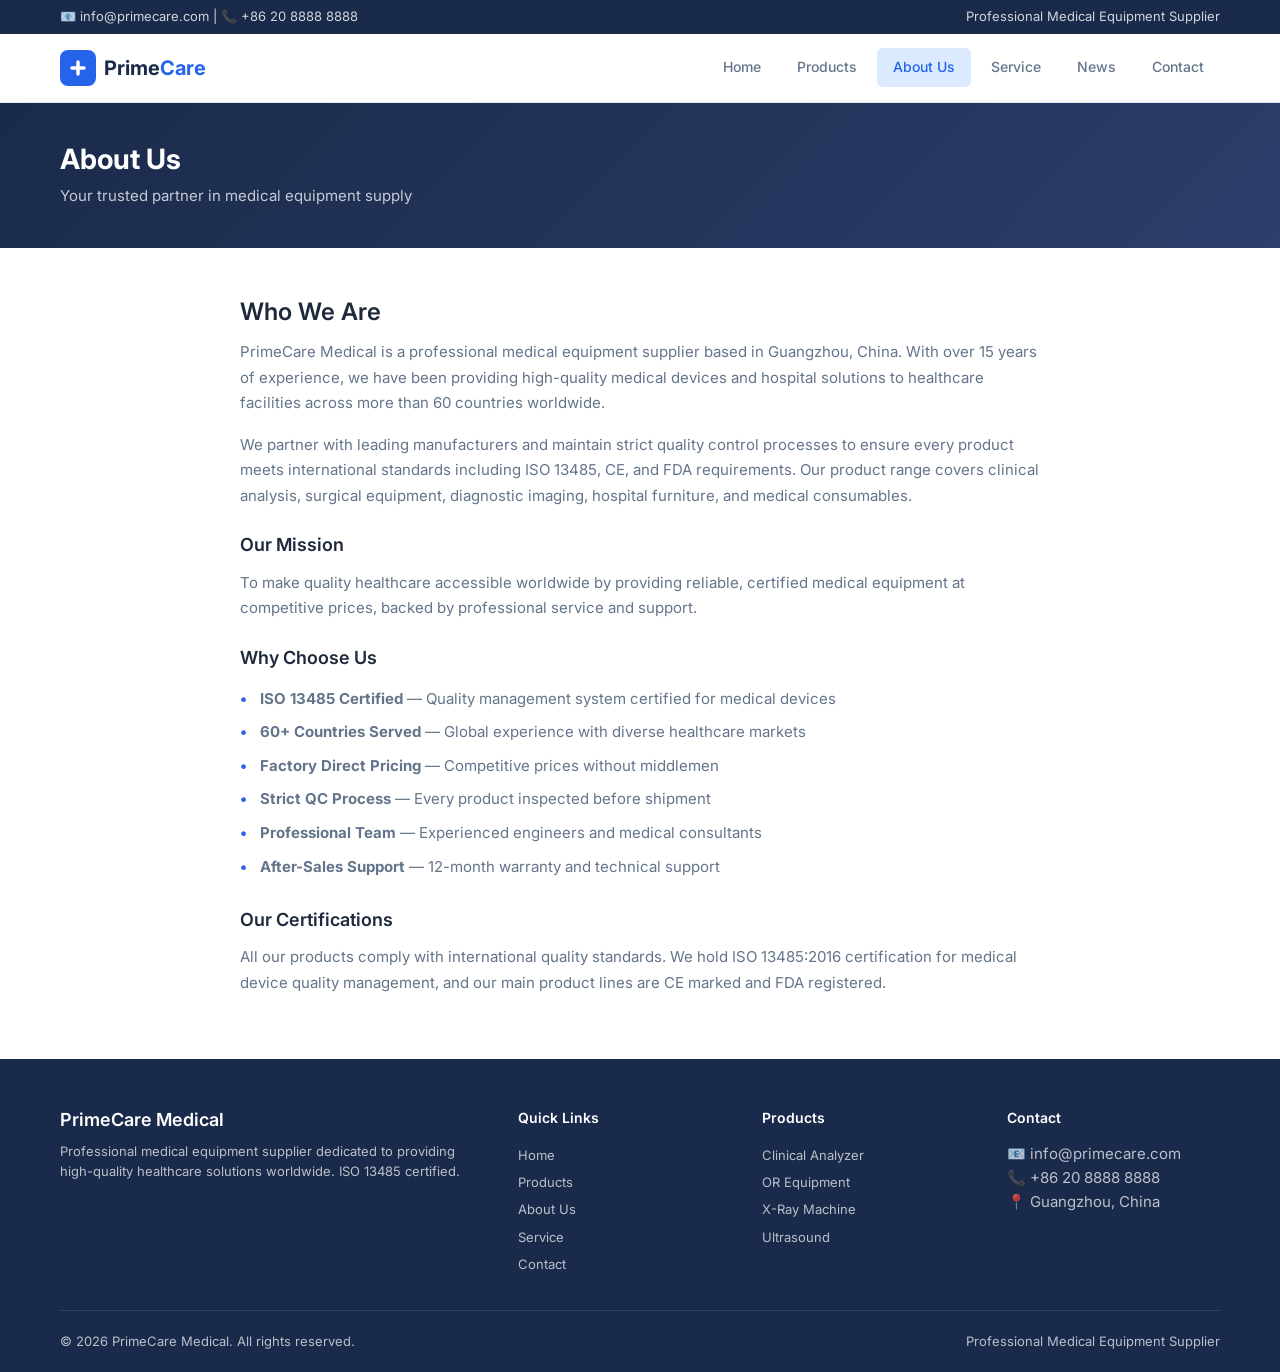
==== commit b016765c: "Refactor: shared components, cleaner architecture" ====
--- a/about.html
+++ b/about.html
@@ -10,32 +10,8 @@
 </head>
 <body>
 
-<div class="topbar">
-  <div class="container">
-    <span>📧 info@primecare.com | 📞 +86 20 8888 8888</span>
-    <span>Professional Medical Equipment Supplier</span>
-  </div>
-</div>
-
-<nav class="nav">
-  <div class="container">
-    <a href="index.html" class="nav-logo">
-      <svg width="36" height="36" viewBox="0 0 36 36" fill="none"><rect width="36" height="36" rx="8" fill="#2563eb"/><path d="M12 18h12M18 12v12" stroke="white" stroke-width="3.5" stroke-linecap="round"/></svg>
-      <span class="nav-logo-text">Prime<span>Care</span></span>
-    </a>
-    <button class="nav-toggle" aria-label="Menu">
-      <svg width="24" height="24" viewBox="0 0 24 24" fill="none" stroke="#1e293b" stroke-width="2"><path d="M3 6h18M3 12h18M3 18h18"/></svg>
-    </button>
-    <ul class="nav-links">
-      <li><a href="index.html">Home</a></li>
-      <li><a href="products.html">Products</a></li>
-      <li><a href="about.html">About Us</a></li>
-      <li><a href="service.html">Service</a></li>
-      <li><a href="news.html">News</a></li>
-      <li><a href="contact.html">Contact</a></li>
-    </ul>
-  </div>
-</nav>
+<div id="topbar-placeholder"></div>
+<nav id="nav-placeholder"></nav>
 
 <section class="banner">
   <div class="container">
@@ -70,37 +46,9 @@
   </div>
 </section>
 
-<footer class="footer">
-  <div class="container">
-    <div class="footer-grid">
-      <div class="footer-brand">
-        <h3>PrimeCare Medical</h3>
-        <p>Professional medical equipment supplier. ISO 13485 certified.</p>
-      </div>
-      <div class="footer-col">
-        <h4>Quick Links</h4>
-        <ul>
-          <li><a href="index.html">Home</a></li>
-          <li><a href="products.html">Products</a></li>
-          <li><a href="about.html">About Us</a></li>
-          <li><a href="contact.html">Contact</a></li>
-        </ul>
-      </div>
-      <div class="footer-col">
-        <h4>Contact</h4>
-        <ul>
-          <li>📧 info@primecare.com</li>
-          <li>📞 +86 20 8888 8888</li>
-          <li>📍 Guangzhou, China</li>
-        </ul>
-      </div>
-    </div>
-    <div class="footer-bottom">
-      <span>&copy; 2026 PrimeCare Medical. All rights reserved.</span>
-    </div>
-  </div>
-</footer>
+<footer id="footer-placeholder"></footer>
 
 <script src="js/main.js"></script>
+<script src="js/components.js"></script>
 </body>
 </html>
